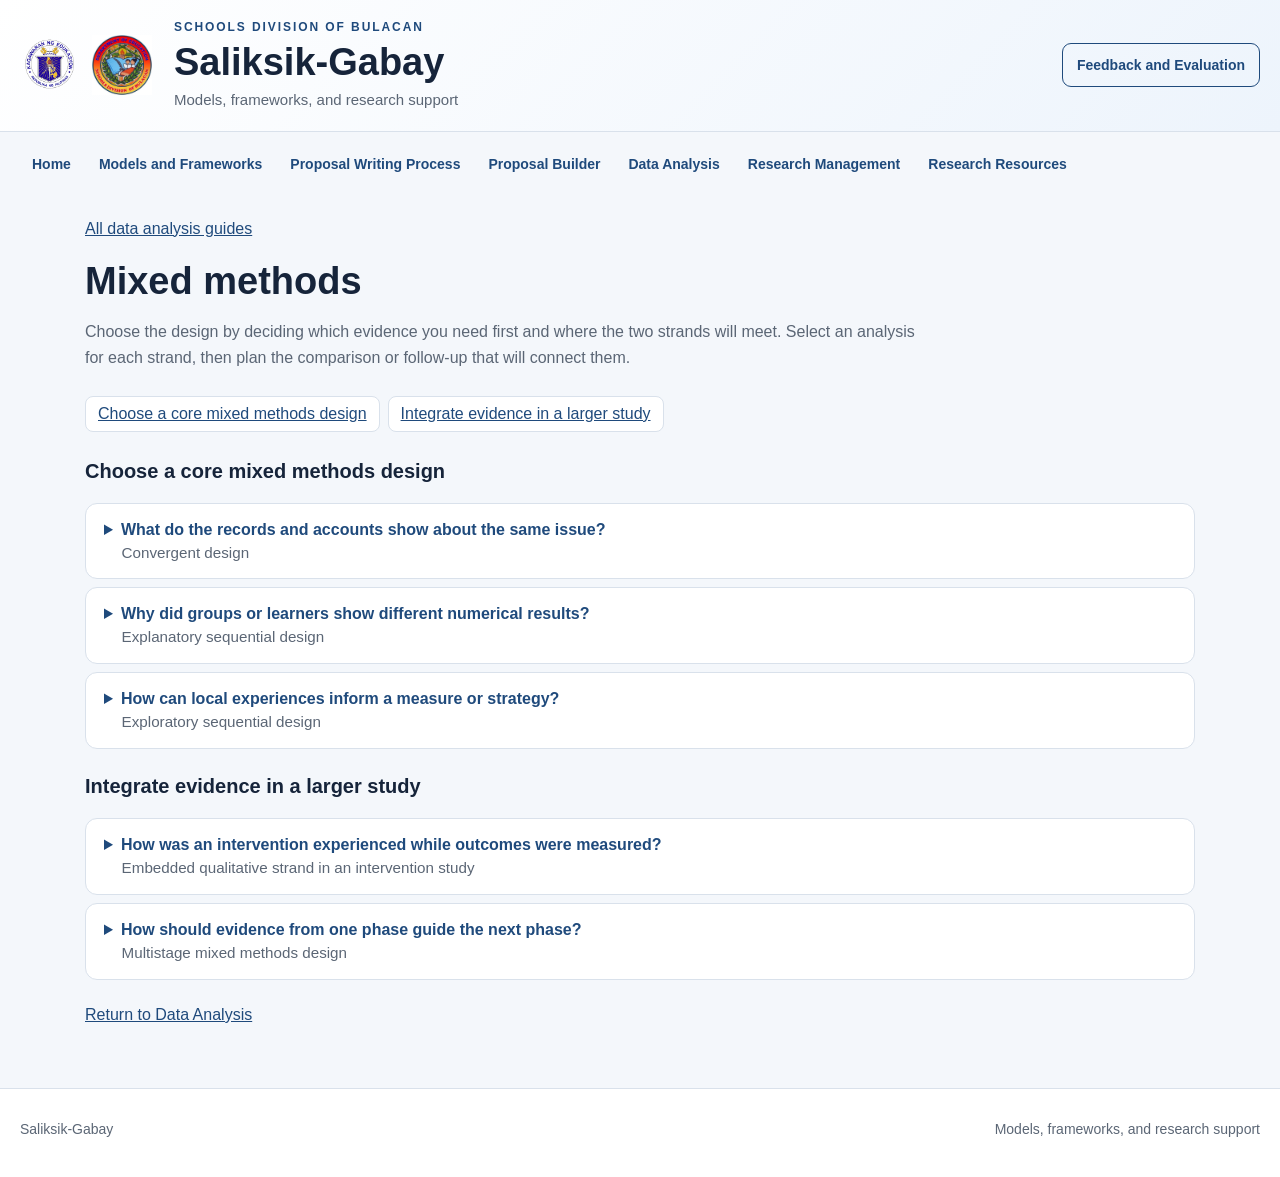
==== analysis-mixed.html @ e68cba45 "Add files via upload" ====
<!DOCTYPE html><html lang="en"><head><meta charset="utf-8"><meta name="viewport" content="width=device-width, initial-scale=1"><title>Mixed methods | Saliksik-Gabay</title><link rel="stylesheet" href="styles.css?v=compact88"><link rel="stylesheet" href="data-analysis.css"></head><body><a class="skip-link" href="#main">Skip to content</a><header class="topbar"><div class="container brand-row"><div class="brand-logos"><img src="assets/deped-seal.png" alt="Department of Education seal" class="seal"><img src="assets/sdo-bulacan-seal.png" alt="Schools Division of Bulacan seal" class="seal"></div><div class="brand-copy"><p class="eyebrow">Schools Division of Bulacan</p><h1>Saliksik-Gabay</h1><p class="subtext">Models, frameworks, and research support</p></div><a class="portal-feedback" href="https://forms.cloud.microsoft/r/pqEk4NJqM2" target="_blank" rel="noopener noreferrer">Feedback and Evaluation <span class="visually-hidden">(opens in a new tab)</span></a></div></header><nav class="portal-nav container" aria-label="Portal sections"><a href="index.html">Home</a><a href="teaching-models.html">Models and Frameworks</a><a href="proposal-process.html">Proposal Writing Process</a><a href="proposal-builder.html">Proposal Builder</a><a aria-current="location" href="data-analysis.html">Data Analysis</a><a href="research-management.html">Research Management</a><a href="research-resources.html">Research Resources</a></nav>
<main id="main" class="container reading-page analysis-page">
<a class="analysis-back" href="data-analysis.html">All data analysis guides</a><header class="page-intro"><h2>Mixed methods</h2><p>Choose the design by deciding which evidence you need first and where the two strands will meet. Select an analysis for each strand, then plan the comparison or follow-up that will connect them.</p></header><nav class="analysis-jumps" aria-label="Jump to a question group"><a href="#group-1">Choose a core mixed methods design</a><a href="#group-2">Integrate evidence in a larger study</a></nav><section class="method-group" id="group-1"><h3>Choose a core mixed methods design</h3><details class="method"><summary><span>What do the records and accounts show about the same issue?</span><small>Convergent design</small></summary><dl><dt>What to check</dt><dd>Gather both kinds of evidence in a similar period and analyse each separately. Choose a common unit, such as section or time period, before comparing results.</dd><dt>When to consider another approach</dt><dd>Choose explanatory sequential when you first need numerical results to decide whom to interview.</dd><dt>School example</dt><dd>Compare each section’s borrowing records with accounts of borrowing during the same term. Frequent loans alongside reports of poor access could reflect uneven access within a section.</dd><dt>What to report</dt><dd>Create a joint display with one row per section and columns for the numerical pattern, interview finding and combined interpretation. Explore disagreements.</dd></dl><p class="method-source"><a href="https://doi.org/10.1111/1475-6773.12117">Fetters, Curry &amp; Creswell (2013) • Achieving integration in mixed methods designs</a></p></details><details class="method"><summary><span>Why did groups or learners show different numerical results?</span><small>Explanatory sequential design</small></summary><dl><dt>What to check</dt><dd>Analyse numerical results first. Use a specific pattern to select follow-up participants or shape interview questions. Connect their accounts back to that pattern.</dd><dt>When to consider another approach</dt><dd>Choose convergent when both sources can be gathered together and neither depends on earlier results.</dd><dt>School example</dt><dd>After comparing reading gains, invite learners with varied gains to discuss their practice opportunities. Pair each group’s score pattern with its accounts.</dd><dt>What to report</dt><dd>Identify the original result, how it shaped the follow-up and what the accounts plausibly explain. Mark explanations that still need testing.</dd></dl><p class="method-source"><a href="https://doi.org/10.1111/1475-6773.12117">Fetters, Curry &amp; Creswell (2013) • Achieving integration in mixed methods designs</a></p></details><details class="method"><summary><span>How can local experiences inform a measure or strategy?</span><small>Exploratory sequential design</small></summary><dl><dt>What to check</dt><dd>Start with interviews or observations. Use the findings to develop items or procedures, then examine them quantitatively with a suitable sample.</dd><dt>When to consider another approach</dt><dd>If the school already has a suitable measure and needs to explain its results, consider explanatory sequential.</dd><dt>School example</dt><dd>Interview families about reading routines, turn recurring ideas into survey items, check how families understand them and pilot the survey in several sections.</dd><dt>What to report</dt><dd>Trace each local idea to an item or indicator, give the pilot findings and record which items need revision. A pilot alone does not establish validity.</dd></dl><p class="method-source"><a href="https://doi.org/10.1111/1475-6773.12117">Fetters, Curry &amp; Creswell (2013) • Achieving integration in mixed methods designs</a></p></details></section>
<section class="method-group" id="group-2"><h3>Integrate evidence in a larger study</h3><details class="method"><summary><span>How was an intervention experienced while outcomes were measured?</span><small>Embedded qualitative strand in an intervention study</small></summary><dl><dt>What to check</dt><dd>Plan when observations or interviews will inform the intervention study and how they will relate to outcome measures. Specify the main and supporting questions.</dd><dt>When to consider another approach</dt><dd>Use convergent when the two sources address the main question with similar priority.</dd><dt>School example</dt><dd>Alongside a tutoring evaluation, observe how tutors group learners. Compare delivery notes with each group’s attendance and outcome patterns.</dd><dt>What to report</dt><dd>Present outcomes alongside evidence about delivery and context. State which conclusions the evaluation design supports.</dd></dl><p class="method-source"><a href="https://doi.org/10.1111/1475-6773.12117">Fetters, Curry &amp; Creswell (2013) • Achieving integration in mixed methods designs</a></p></details><details class="method"><summary><span>How should evidence from one phase guide the next phase?</span><small>Multistage mixed methods design</small></summary><dl><dt>What to check</dt><dd>Map each linked phase and identify the decision it informs. Reserve time for analysis between phases and specify where evidence will be combined.</dd><dt>When to consider another approach</dt><dd>Use a single sequential design when one follow-up phase answers the question.</dd><dt>School example</dt><dd>Interview teachers about reading barriers, pilot a support routine and track participation, then interview tutors to explain which elements need revision.</dd><dt>What to report</dt><dd>Show the evidence, decision and resulting modification at each stage. Explain how the combined findings informed the final design.</dd></dl><p class="method-source"><a href="https://doi.org/10.1111/1475-6773.12117">Fetters, Curry &amp; Creswell (2013) • Achieving integration in mixed methods designs</a></p></details></section>
<p><a href="data-analysis.html">Return to Data Analysis</a></p>
</main>
<footer class="footer"><div class="container footer-inner"><p>Saliksik-Gabay</p><p>Models, frameworks, and research support</p></div></footer></body></html>
---- styles.css ----
:root {
  --bg: #f4f7fb;
  --card: #ffffff;
  --border: #d9e1eb;
  --text: #16243a;
  --muted: #5b6675;
  --accent: #1f4a7c;
  --accent-soft: #e7effa;
  --shadow: 0 12px 28px rgba(24, 48, 87, 0.08);
  --radius: 22px;
}

* { box-sizing: border-box; }

body {
  margin: 0;
  font-family: Arial, Helvetica, sans-serif;
  background: var(--bg);
  color: var(--text);
}

img { max-width: 100%; display: block; }

a { color: var(--accent); }

.visually-hidden {
  position: absolute;
  width: 1px;
  height: 1px;
  padding: 0;
  margin: -1px;
  overflow: hidden;
  clip-path: inset(50%);
  white-space: nowrap;
}

:focus-visible {
  outline: 2px solid var(--accent);
  outline-offset: 3px;
}

.topbar {
  background: linear-gradient(135deg, #ffffff 0%, #edf4fc 100%);
  border-bottom: 1px solid var(--border);
}

.container {
  width: min(1240px, calc(100% - 32px));
  margin: 0 auto;
}

.brand-row {
  display: flex;
  align-items: center;
  gap: 22px;
  padding: 20px 0;
}

.brand-logos {
  display: flex;
  gap: 12px;
  align-items: center;
  flex-shrink: 0;
}

.seal {
  width: 60px;
  height: 60px;
  object-fit: contain;
}

.eyebrow {
  margin: 0 0 8px;
  font-size: 12px;
  letter-spacing: 0.16em;
  text-transform: uppercase;
  color: var(--accent);
  font-weight: 700;
}

h1 {
  margin: 0;
  font-size: clamp(26px, 3vw, 38px);
  line-height: 1.08;
}

.subtext {
  margin: 6px 0 0;
  max-width: 820px;
  color: var(--muted);
  line-height: 1.45;
  font-size: 15px;
}

.portal-nav {
  display: flex;
  gap: 8px;
  padding-top: 10px;
}

.portal-nav a {
  display: inline-flex;
  align-items: center;
  min-height: 40px;
  padding: 6px 12px;
  border-radius: 8px;
  font-size: 14px;
  font-weight: 700;
  text-decoration: none;
}

.portal-nav a:hover,
.portal-nav [aria-current="page"] { background: var(--accent-soft); }

.main-grid {
  display: grid;
  grid-template-columns: minmax(240px, 290px) minmax(0, 1fr);
  align-items: start;
  gap: 24px;
  padding: 22px 0 40px;
}

.sidebar {
  display: flex;
  flex-direction: column;
  gap: 12px;
  position: sticky;
  top: 16px;
  max-height: calc(100vh - 32px);
  max-height: max(200px, calc(100dvh - 32px));
}

.browse-toggle,
.section-picker { display: none; }

.card {
  background: var(--card);
  border: 1px solid var(--border);
  border-radius: var(--radius);
  box-shadow: var(--shadow);
  padding: 22px;
}

.section-title {
  margin: 0;
  font-size: 18px;
}

#searchInput {
  width: 100%;
  flex: none;
  border: 1px solid var(--border);
  border-radius: 14px;
  padding: 10px 12px;
  font-size: 16px;
}

.summary,
.learning-area,
.figure-caption,
.empty-state {
  color: var(--muted);
  line-height: 1.55;
}

.sidebar-head {
  display: flex;
  align-items: center;
  justify-content: space-between;
  gap: 12px;
}

.pill,
.tag {
  display: inline-block;
  padding: 8px 12px;
  border-radius: 999px;
  background: var(--accent-soft);
  color: var(--accent);
  font-size: 12px;
  font-weight: 700;
}

.model-list {
  display: flex;
  flex-direction: column;
  gap: 8px;
  min-height: 0;
  overflow-y: auto;
  overscroll-behavior-y: contain;
  padding: 4px;
  scrollbar-gutter: stable;
}

.model-button {
  flex: none;
  width: 100%;
  text-align: left;
  border: 1px solid var(--border);
  background: #fff;
  border-radius: 12px;
  padding: 10px 12px;
  cursor: pointer;
}

.model-button:hover { border-color: #9eb2ca; }
.model-button.active { background: var(--accent); border-color: var(--accent); color: #fff; }
.model-button strong,
.model-button span { display: block; }
.model-button strong { font-size: 14px; line-height: 1.35; }
.model-button span { margin-top: 3px; font-size: 12px; line-height: 1.4; }

.content { display: flex; flex-direction: column; min-width: 0; }

.model-heading h2 {
  margin: 0;
  font-size: clamp(24px, 2.8vw, 36px);
  line-height: 1.14;
  scroll-margin-top: 16px;
}

.summary { margin: 8px 0 0; }
.learning-area { margin: 6px 0 0; font-size: 14px; }

.tag-list {
  display: flex;
  flex-wrap: wrap;
  gap: 6px;
  margin-top: 10px;
}

.tag { padding: 5px 9px; }

.section-navigation {
  margin-top: 18px;
  padding: 12px 0;
  border-block: 1px solid var(--border);
}

.tab-buttons {
  display: flex;
  flex-wrap: wrap;
  gap: 6px;
}

.tab-button {
  border: none;
  border-radius: 8px;
  background: #eef3f8;
  color: #334255;
  padding: 8px 11px;
  cursor: pointer;
  font-size: 13px;
}

.tab-button.active { background: var(--accent); color: #fff; }

.section-card h3 {
  margin: 18px 0 10px;
  font-size: 22px;
}

.section-paragraph { margin: 0; line-height: 1.65; }

.content-block + .content-block {
  margin-top: 18px;
}

.block-title {
  margin: 0 0 10px;
  font-size: 16px;
  color: #24344d;
}

.section-list,
.sequence-list,
.reference-list {
  margin: 0;
  padding-left: 22px;
}

.section-list li,
.sequence-list li,
.reference-list li {
  margin: 0 0 12px;
  line-height: 1.7;
}

.figure-frame {
  margin: 0;
  border: 1px solid var(--border);
  border-radius: 18px;
  overflow: hidden;
  background: #fff;
}

.figure-frame img {
  width: 100%;
  height: auto;
}

.figure-caption {
  padding: 12px 14px 14px;
  border-top: 1px solid var(--border);
  background: #fafcff;
  margin: 0;
  font-size: 14px;
}

.reference-list {
  list-style: none;
  padding-left: 0;
}

.reference-list li {
  padding-left: 1.25em;
  text-indent: -1.25em;
  overflow-wrap: anywhere;
}

.footer {
  border-top: 1px solid var(--border);
  background: #fff;
}

.footer-inner {
  display: flex;
  justify-content: space-between;
  gap: 12px;
  padding: 18px 0 26px;
  color: var(--muted);
  font-size: 14px;
}

@media (max-width: 860px) {
  .main-grid { grid-template-columns: minmax(0, 1fr); gap: 12px; padding-top: 12px; }
  .brand-row { gap: 12px; padding: 12px 0; }
  .brand-logos { gap: 5px; }
  .seal { width: 38px; height: 38px; }
  h1 { font-size: clamp(19px, 4.5vw, 26px); }
  .eyebrow { margin-bottom: 4px; font-size: 10px; letter-spacing: 0.09em; }
  .subtext { font-size: 12px; }

  .browse-toggle {
    display: flex;
    align-items: center;
    justify-content: space-between;
    gap: 10px;
    width: 100%;
    min-height: 44px;
    padding: 8px 12px;
    border: 1px solid var(--border);
    border-radius: 10px;
    background: var(--card);
    color: var(--accent);
    cursor: pointer;
    font-size: 15px;
    font-weight: 700;
    text-align: left;
  }

  .browse-toggle::after { content: "+"; font-size: 18px; }
  .browse-toggle[aria-expanded="true"]::after { content: "−"; }
  .browse-toggle[aria-expanded="false"] + .sidebar { display: none; }
  .sidebar { position: static; max-height: none; }
  .model-list { max-height: 35vh; max-height: 35dvh; }
  .card { padding: 14px; border-radius: 14px; }
  .model-heading h2 { font-size: clamp(22px, 5vw, 30px); }
  .model-context { order: 1; margin-top: 16px; padding-top: 8px; border-top: 1px solid var(--border); }
  .section-navigation { margin-top: 12px; padding: 9px 0; }
  .tab-buttons { display: none; }

  .section-picker {
    display: grid;
    grid-template-columns: auto minmax(0, 1fr);
    align-items: center;
    gap: 8px;
    color: var(--muted);
    font-size: 13px;
  }

  #sectionSelect {
    width: 100%;
    min-width: 0;
    min-height: 44px;
    padding: 6px 8px;
    border: 1px solid var(--border);
    border-radius: 8px;
    background: var(--card);
    color: var(--text);
    font-size: 16px;
  }
}

@media (max-width: 640px) {
  .subtext { display: none; }
  .container { width: min(1240px, calc(100% - 20px)); }
  .footer-inner { flex-direction: column; }
}

/* Shared portal navigation and reading pages */
.portal-nav {flex-wrap:wrap; padding-bottom:6px; gap:4px;}
.portal-nav a {min-height:44px;}
.portal-nav [aria-current="page"] {background:var(--accent); color:#fff;}
.skip-link {position:absolute;left:16px;top:-100px;z-index:20;background:white;padding:12px;}
.skip-link:focus {top:8px;}
.reading-page {max-width:1110px;padding:28px 0 48px;}
.home-hero {padding:clamp(24px,5vw,54px);border:1px solid var(--border);border-radius:var(--radius);background:linear-gradient(120deg,#e5effc,#fff);margin-bottom:32px;}
.home-hero h2 {font-size:clamp(29px,4vw,46px);line-height:1.12;max-width:800px;margin:12px 0 18px;letter-spacing:-.025em;}
.home-hero p:not(.eyebrow) {max-width:780px;font-size:17px;line-height:1.65;color:var(--muted);}
.portal-action {display:inline-flex;align-items:center;gap:14px;min-height:46px;border-radius:9px;background:var(--accent);color:white;text-decoration:none;padding:12px 18px;font-weight:bold;margin:10px 12px 0 0;}
.secondary-action {display:inline-block;padding:12px 0;font-weight:bold;}
.resource-grid {display:grid;grid-template-columns:repeat(2,minmax(0,1fr));gap:18px;margin:20px 0 28px;}
.resource-card {display:flex;flex-direction:column;padding:26px;background:white;border:1px solid var(--border);border-radius:16px;text-decoration:none;color:var(--text);transition:border-color .15s;}
.resource-card:hover {border-color:var(--accent);}
.resource-card h3 {font-size:23px;margin:12px 0 0;}
.resource-card p {color:var(--muted);line-height:1.6;}
.resource-kicker,.resource-link {font-weight:bold;color:var(--accent);font-size:14px;}
.resource-link {margin-top:auto;}
.page-intro {max-width:850px;margin-bottom:24px;}
.page-intro h2 {font-size:clamp(28px,4vw,38px);margin:10px 0;}
.page-intro p,.reading-block p,.reading-block li,.reading-note {line-height:1.65;}
.page-intro p {color:var(--muted);}
.reading-sections {display:grid;gap:16px;}
.reading-block {background:white;border:1px solid var(--border);border-radius:16px;padding:clamp(20px,3vw,32px);margin-bottom:18px;scroll-margin-top:20px;}
.reading-sections .reading-block {margin-bottom:0;}
.reading-block h3 {font-size:23px;margin:10px 0;}
.reading-block li+li {margin-top:10px;}
.reading-block ul,.reading-block ol {padding-left:24px;}
.reading-block p:last-child {margin-bottom:0;}
.stage-number {font-size:14px;font-weight:bold;letter-spacing:.12em;color:var(--accent);}
.stage-output {padding:12px 16px;background:var(--accent-soft);border-radius:8px;}
.page-jumps {display:flex;gap:8px;flex-wrap:wrap;margin:0 0 24px;}
.page-jumps a {padding:8px 12px;border:1px solid var(--border);border-radius:8px;text-decoration:none;font-size:14px;background:white;}
.reading-sections+section {margin-top:20px;}
.builder-label {font-size:13px;font-weight:bold;color:var(--accent);}
.guide-step-top {flex-wrap:wrap;}
.guide-tips ul {padding-bottom:14px;}
@media(max-width:600px){.resource-grid{grid-template-columns:1fr;}.brand-row{gap:12px;padding:14px 0;}.brand-logos{gap:6px;}.seal{width:38px;height:38px;}.brand-copy h1{font-size:27px;}.brand-copy .eyebrow{font-size:9px;letter-spacing:.08em;margin-bottom:5px;}.brand-copy .subtext{font-size:12px;}.portal-nav{gap:2px;}.portal-nav a{font-size:12px;padding:6px 8px;}.reading-page{padding-top:18px;}.home-hero{padding:22px;}.resource-card{padding:22px;}.page-jumps{display:none;}.reading-block h3{font-size:21px;}}

@media(max-width:360px){.brand-copy h1{font-size:23px;}.seal{width:32px;height:32px;}.home-hero h2{font-size:27px;}.home-hero p:not(.eyebrow){font-size:16px;}}

/* One shared feedback action across portal pages */
.portal-feedback {display:inline-flex;align-items:center;justify-content:center;gap:8px;margin-left:auto;padding:10px 14px;min-height:44px;border:1px solid var(--accent);border-radius:9px;font-size:14px;font-weight:700;text-decoration:none;flex-shrink:0;}
.portal-feedback:hover {background:var(--accent-soft);}
@media(max-width:700px){.brand-row{flex-wrap:wrap;}.portal-feedback{margin:0 0 0 auto;font-size:12px;padding:8px 12px;}.brand-copy{flex:1;min-width:0;}}
@media(max-width:700px){.brand-row{display:grid;grid-template-columns:auto minmax(0,1fr);gap:10px 12px;}.portal-feedback{grid-column:1 / -1;justify-self:end;margin:0;}.brand-copy{min-width:0;}}

/* Catalogue category filter */
.filter-label{display:block;font-weight:700;margin:12px 0 6px}
#categoryFilter{width:100%;min-height:44px;padding:10px;border:1px solid #cbd8e9;border-radius:12px;background:white;color:#17243b;font:inherit;margin-bottom:12px}
.sidebar-head{flex-wrap:wrap}
.reference-list{overflow-wrap:anywhere}

.filter-help{font-size:.85rem;line-height:1.5;color:#46566a;margin:10px 0}.resource-card .pill{display:inline-block}.resource-card h3{overflow-wrap:anywhere}#clearFilters{margin:0 0 12px;cursor:pointer}

/* Compact catalogue controls leave room for browsing. */
#modelBrowser {height:calc(100vh - 32px);height:calc(100dvh - 32px);padding:16px;gap:8px;}
#modelBrowser > :not(.model-list) {flex-shrink:0;}
#modelBrowser .sidebar-head {flex-wrap:nowrap;gap:8px;}
#modelBrowser .section-title {font-size:16px;line-height:1.3;}
#modelCount {white-space:nowrap;padding:6px 9px;font-size:11px;}
#modelBrowser .filter-toolbar {display:flex;align-items:center;justify-content:space-between;gap:8px;}
#modelBrowser .filter-label {margin:0;font-size:14px;}
#modelBrowser #clearFilters {width:auto;min-height:36px;margin:0;padding:6px 8px;border:0;border-radius:6px;background:transparent;color:var(--accent);font:inherit;font-size:13px;font-weight:700;cursor:pointer;}
#modelBrowser #clearFilters:hover:not(:disabled) {background:var(--accent-soft);}
#modelBrowser #clearFilters:disabled {visibility:hidden;}
#modelBrowser #categoryFilter {margin:0;min-height:44px;padding:8px 10px;font-size:16px;}
#modelBrowser #searchInput {min-height:44px;padding:8px 10px;border-radius:10px;}
#modelBrowser .model-list {flex:1 1 auto;min-height:160px;max-height:none;padding:2px;}
@media(max-width:860px){
  #modelBrowser {height:auto;max-height:none;padding:14px;}
  #modelBrowser .model-list {flex:none;height:55vh;height:55dvh;min-height:280px;max-height:560px;}
  #modelBrowser #clearFilters {min-height:44px;}
}
@media(min-width:861px) and (max-height:540px){
  #modelBrowser {position:static;height:auto;max-height:none;}
  #modelBrowser .model-list {flex:none;height:320px;}
}
---- data-analysis.css ----
.analysis-tracks { display:grid; grid-template-columns:repeat(auto-fit,minmax(min(100%,245px),1fr)); gap:16px; margin:18px 0 28px; }
.analysis-tracks h3 { margin:0; color:var(--accent); }
.analysis-tracks p { margin-bottom:0; }
.analysis-back { display:inline-block; margin-bottom:12px; }
.analysis-page a:focus-visible,.method summary:focus-visible { outline:3px solid var(--accent); outline-offset:3px; }
.analysis-jumps { display:flex; flex-wrap:wrap; gap:8px; margin:18px 0 28px; }
.analysis-jumps a { padding:8px 12px; border:1px solid var(--border); background:white; color:var(--accent); border-radius:8px; }
.analysis-note { max-width:80ch; line-height:1.6; }
.method-group { scroll-margin-top:12px; margin:26px 0; }
.method-group h3 { font-size:1.25rem; }
.method { background:white; border:1px solid var(--border); border-radius:12px; margin:8px 0; }
.method summary { cursor:pointer; color:var(--accent); padding:14px 18px; line-height:1.5; font-weight:bold; }
.method summary small { display:block; margin-left:1.1rem; color:var(--muted); font-size:.95rem; font-weight:normal; }
.method[open] summary { border-bottom:1px solid var(--border); }
.method dl,.method-source { margin:16px 22px; max-width:78ch; line-height:1.6; }
.method dt { font-weight:bold; margin-top:12px; }
.method dd { margin:2px 0 0; }
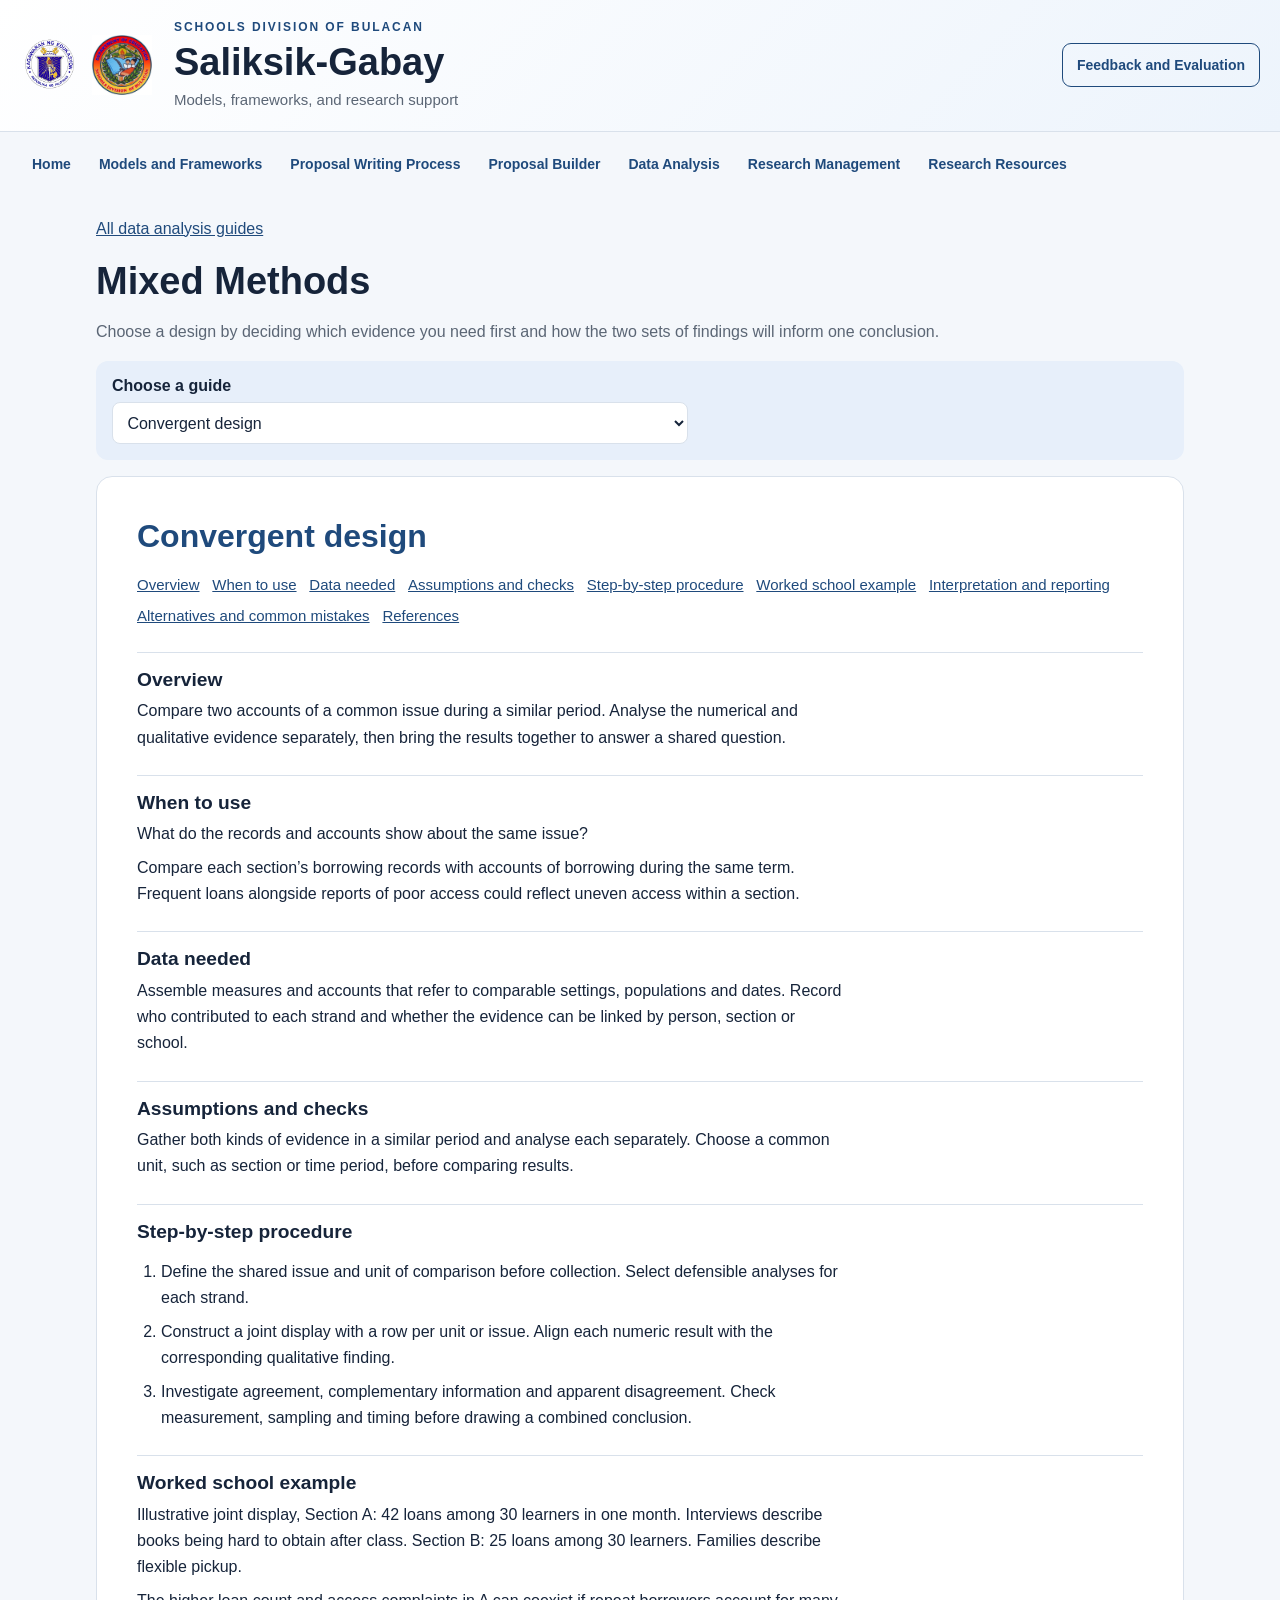
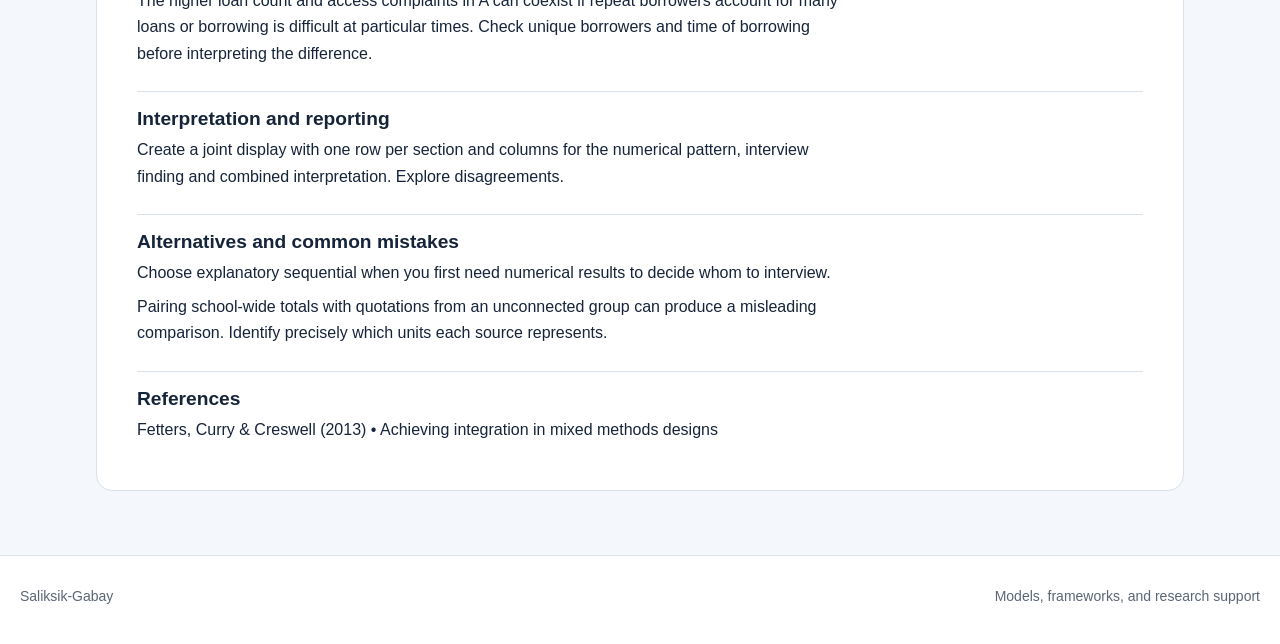
==== commit 77f01a28: "Add files via upload" ====
--- a/analysis-mixed.html
+++ b/analysis-mixed.html
@@ -1,7 +1,3 @@
-<!DOCTYPE html><html lang="en"><head><meta charset="utf-8"><meta name="viewport" content="width=device-width, initial-scale=1"><title>Mixed methods | Saliksik-Gabay</title><link rel="stylesheet" href="styles.css?v=compact88"><link rel="stylesheet" href="data-analysis.css"></head><body><a class="skip-link" href="#main">Skip to content</a><header class="topbar"><div class="container brand-row"><div class="brand-logos"><img src="assets/deped-seal.png" alt="Department of Education seal" class="seal"><img src="assets/sdo-bulacan-seal.png" alt="Schools Division of Bulacan seal" class="seal"></div><div class="brand-copy"><p class="eyebrow">Schools Division of Bulacan</p><h1>Saliksik-Gabay</h1><p class="subtext">Models, frameworks, and research support</p></div><a class="portal-feedback" href="https://forms.cloud.microsoft/r/pqEk4NJqM2" target="_blank" rel="noopener noreferrer">Feedback and Evaluation <span class="visually-hidden">(opens in a new tab)</span></a></div></header><nav class="portal-nav container" aria-label="Portal sections"><a href="index.html">Home</a><a href="teaching-models.html">Models and Frameworks</a><a href="proposal-process.html">Proposal Writing Process</a><a href="proposal-builder.html">Proposal Builder</a><a aria-current="location" href="data-analysis.html">Data Analysis</a><a href="research-management.html">Research Management</a><a href="research-resources.html">Research Resources</a></nav>
-<main id="main" class="container reading-page analysis-page">
-<a class="analysis-back" href="data-analysis.html">All data analysis guides</a><header class="page-intro"><h2>Mixed methods</h2><p>Choose the design by deciding which evidence you need first and where the two strands will meet. Select an analysis for each strand, then plan the comparison or follow-up that will connect them.</p></header><nav class="analysis-jumps" aria-label="Jump to a question group"><a href="#group-1">Choose a core mixed methods design</a><a href="#group-2">Integrate evidence in a larger study</a></nav><section class="method-group" id="group-1"><h3>Choose a core mixed methods design</h3><details class="method"><summary><span>What do the records and accounts show about the same issue?</span><small>Convergent design</small></summary><dl><dt>What to check</dt><dd>Gather both kinds of evidence in a similar period and analyse each separately. Choose a common unit, such as section or time period, before comparing results.</dd><dt>When to consider another approach</dt><dd>Choose explanatory sequential when you first need numerical results to decide whom to interview.</dd><dt>School example</dt><dd>Compare each section’s borrowing records with accounts of borrowing during the same term. Frequent loans alongside reports of poor access could reflect uneven access within a section.</dd><dt>What to report</dt><dd>Create a joint display with one row per section and columns for the numerical pattern, interview finding and combined interpretation. Explore disagreements.</dd></dl><p class="method-source"><a href="https://doi.org/10.1111/1475-6773.12117">Fetters, Curry &amp; Creswell (2013) • Achieving integration in mixed methods designs</a></p></details><details class="method"><summary><span>Why did groups or learners show different numerical results?</span><small>Explanatory sequential design</small></summary><dl><dt>What to check</dt><dd>Analyse numerical results first. Use a specific pattern to select follow-up participants or shape interview questions. Connect their accounts back to that pattern.</dd><dt>When to consider another approach</dt><dd>Choose convergent when both sources can be gathered together and neither depends on earlier results.</dd><dt>School example</dt><dd>After comparing reading gains, invite learners with varied gains to discuss their practice opportunities. Pair each group’s score pattern with its accounts.</dd><dt>What to report</dt><dd>Identify the original result, how it shaped the follow-up and what the accounts plausibly explain. Mark explanations that still need testing.</dd></dl><p class="method-source"><a href="https://doi.org/10.1111/1475-6773.12117">Fetters, Curry &amp; Creswell (2013) • Achieving integration in mixed methods designs</a></p></details><details class="method"><summary><span>How can local experiences inform a measure or strategy?</span><small>Exploratory sequential design</small></summary><dl><dt>What to check</dt><dd>Start with interviews or observations. Use the findings to develop items or procedures, then examine them quantitatively with a suitable sample.</dd><dt>When to consider another approach</dt><dd>If the school already has a suitable measure and needs to explain its results, consider explanatory sequential.</dd><dt>School example</dt><dd>Interview families about reading routines, turn recurring ideas into survey items, check how families understand them and pilot the survey in several sections.</dd><dt>What to report</dt><dd>Trace each local idea to an item or indicator, give the pilot findings and record which items need revision. A pilot alone does not establish validity.</dd></dl><p class="method-source"><a href="https://doi.org/10.1111/1475-6773.12117">Fetters, Curry &amp; Creswell (2013) • Achieving integration in mixed methods designs</a></p></details></section>
-<section class="method-group" id="group-2"><h3>Integrate evidence in a larger study</h3><details class="method"><summary><span>How was an intervention experienced while outcomes were measured?</span><small>Embedded qualitative strand in an intervention study</small></summary><dl><dt>What to check</dt><dd>Plan when observations or interviews will inform the intervention study and how they will relate to outcome measures. Specify the main and supporting questions.</dd><dt>When to consider another approach</dt><dd>Use convergent when the two sources address the main question with similar priority.</dd><dt>School example</dt><dd>Alongside a tutoring evaluation, observe how tutors group learners. Compare delivery notes with each group’s attendance and outcome patterns.</dd><dt>What to report</dt><dd>Present outcomes alongside evidence about delivery and context. State which conclusions the evaluation design supports.</dd></dl><p class="method-source"><a href="https://doi.org/10.1111/1475-6773.12117">Fetters, Curry &amp; Creswell (2013) • Achieving integration in mixed methods designs</a></p></details><details class="method"><summary><span>How should evidence from one phase guide the next phase?</span><small>Multistage mixed methods design</small></summary><dl><dt>What to check</dt><dd>Map each linked phase and identify the decision it informs. Reserve time for analysis between phases and specify where evidence will be combined.</dd><dt>When to consider another approach</dt><dd>Use a single sequential design when one follow-up phase answers the question.</dd><dt>School example</dt><dd>Interview teachers about reading barriers, pilot a support routine and track participation, then interview tutors to explain which elements need revision.</dd><dt>What to report</dt><dd>Show the evidence, decision and resulting modification at each stage. Explain how the combined findings informed the final design.</dd></dl><p class="method-source"><a href="https://doi.org/10.1111/1475-6773.12117">Fetters, Curry &amp; Creswell (2013) • Achieving integration in mixed methods designs</a></p></details></section>
-<p><a href="data-analysis.html">Return to Data Analysis</a></p>
-</main>
+<!DOCTYPE html><html lang="en"><head><meta charset="utf-8"><meta name="viewport" content="width=device-width, initial-scale=1"><title>Mixed Methods | Saliksik-Gabay</title><link rel="stylesheet" href="styles.css?v=compact88"><link rel="stylesheet" href="data-analysis.css"><script src="analysis-reader.js" defer></script></head><body><a class="skip-link" href="#main">Skip to content</a><header class="topbar"><div class="container brand-row"><div class="brand-logos"><img src="assets/deped-seal.png" alt="Department of Education seal" class="seal"><img src="assets/sdo-bulacan-seal.png" alt="Schools Division of Bulacan seal" class="seal"></div><div class="brand-copy"><p class="eyebrow">Schools Division of Bulacan</p><h1>Saliksik-Gabay</h1><p class="subtext">Models, frameworks, and research support</p></div><a class="portal-feedback" href="https://forms.cloud.microsoft/r/pqEk4NJqM2" target="_blank" rel="noopener noreferrer">Feedback and Evaluation <span class="visually-hidden">(opens in a new tab)</span></a></div></header><nav class="portal-nav container" aria-label="Portal sections"><a href="index.html">Home</a><a href="teaching-models.html">Models and Frameworks</a><a href="proposal-process.html">Proposal Writing Process</a><a href="proposal-builder.html">Proposal Builder</a><a aria-current="location" href="data-analysis.html">Data Analysis</a><a href="research-management.html">Research Management</a><a href="research-resources.html">Research Resources</a></nav>
+<main class="container reading-page analysis-page guide-reader" id="main" data-guide-reader><a class="analysis-back" href="data-analysis.html">All data analysis guides</a><header class="page-intro"><h2>Mixed Methods</h2><p>Choose a design by deciding which evidence you need first and how the two sets of findings will inform one conclusion.</p></header><div id="guide-controls" class="reader-controls" hidden><label for="guide-choice">Choose a guide</label><select id="guide-choice"><option value="guide-1">Convergent design</option><option value="guide-2">Explanatory sequential design</option><option value="guide-3">Exploratory sequential design</option><option value="guide-4">Embedded qualitative strand in an intervention study</option><option value="guide-5">Multistage mixed methods design</option></select></div><nav id="guide-index" class="guide-index" aria-label="Choose a guide"><ul><li><a href="#guide-1">Convergent design</a></li><li><a href="#guide-2">Explanatory sequential design</a></li><li><a href="#guide-3">Exploratory sequential design</a></li><li><a href="#guide-4">Embedded qualitative strand in an intervention study</a></li><li><a href="#guide-5">Multistage mixed methods design</a></li></ul></nav><article class="guide-paper" id="guide-1"><h3 tabindex="-1">Convergent design</h3><nav class="reader-contents" aria-label="Sections of Convergent design"><a href="#guide-1-part-1">Overview</a><a href="#guide-1-part-2">When to use</a><a href="#guide-1-part-3">Data needed</a><a href="#guide-1-part-4">Assumptions and checks</a><a href="#guide-1-part-5">Step-by-step procedure</a><a href="#guide-1-part-6">Worked school example</a><a href="#guide-1-part-7">Interpretation and reporting</a><a href="#guide-1-part-8">Alternatives and common mistakes</a><a href="#guide-1-part-9">References</a></nav><section id="guide-1-part-1"><h4>Overview</h4><p>Compare two accounts of a common issue during a similar period. Analyse the numerical and qualitative evidence separately, then bring the results together to answer a shared question.</p></section><section id="guide-1-part-2"><h4>When to use</h4><p>What do the records and accounts show about the same issue?</p><p>Compare each section’s borrowing records with accounts of borrowing during the same term. Frequent loans alongside reports of poor access could reflect uneven access within a section.</p></section><section id="guide-1-part-3"><h4>Data needed</h4><p>Assemble measures and accounts that refer to comparable settings, populations and dates. Record who contributed to each strand and whether the evidence can be linked by person, section or school.</p></section><section id="guide-1-part-4"><h4>Assumptions and checks</h4><p>Gather both kinds of evidence in a similar period and analyse each separately. Choose a common unit, such as section or time period, before comparing results.</p></section><section id="guide-1-part-5"><h4>Step-by-step procedure</h4><ol><li>Define the shared issue and unit of comparison before collection. Select defensible analyses for each strand.</li><li>Construct a joint display with a row per unit or issue. Align each numeric result with the corresponding qualitative finding.</li><li>Investigate agreement, complementary information and apparent disagreement. Check measurement, sampling and timing before drawing a combined conclusion.</li></ol></section><section id="guide-1-part-6"><h4>Worked school example</h4><p>Illustrative joint display, Section A: 42 loans among 30 learners in one month. Interviews describe books being hard to obtain after class. Section B: 25 loans among 30 learners. Families describe flexible pickup.</p><p>The higher loan count and access complaints in A can coexist if repeat borrowers account for many loans or borrowing is difficult at particular times. Check unique borrowers and time of borrowing before interpreting the difference.</p></section><section id="guide-1-part-7"><h4>Interpretation and reporting</h4><p>Create a joint display with one row per section and columns for the numerical pattern, interview finding and combined interpretation. Explore disagreements.</p></section><section id="guide-1-part-8"><h4>Alternatives and common mistakes</h4><p>Choose explanatory sequential when you first need numerical results to decide whom to interview.</p><p>Pairing school-wide totals with quotations from an unconnected group can produce a misleading comparison. Identify precisely which units each source represents.</p></section><section id="guide-1-part-9"><h4>References</h4><p>Fetters, Curry &amp; Creswell (2013) • Achieving integration in mixed methods designs</p></section></article><article class="guide-paper" id="guide-2"><h3 tabindex="-1">Explanatory sequential design</h3><nav class="reader-contents" aria-label="Sections of Explanatory sequential design"><a href="#guide-2-part-1">Overview</a><a href="#guide-2-part-2">When to use</a><a href="#guide-2-part-3">Data needed</a><a href="#guide-2-part-4">Assumptions and checks</a><a href="#guide-2-part-5">Step-by-step procedure</a><a href="#guide-2-part-6">Worked school example</a><a href="#guide-2-part-7">Interpretation and reporting</a><a href="#guide-2-part-8">Alternatives and common mistakes</a><a href="#guide-2-part-9">References</a></nav><section id="guide-2-part-1"><h4>Overview</h4><p>Use a quantitative first phase to identify a pattern that warrants explanation. Design the qualitative follow-up around that result.</p></section><section id="guide-2-part-2"><h4>When to use</h4><p>Why did groups or learners show different numerical results?</p><p>After comparing reading gains, invite learners with varied gains to discuss their practice opportunities. Pair each group’s score pattern with its accounts.</p></section><section id="guide-2-part-3"><h4>Data needed</h4><p>Collect a quantitative outcome with enough context to interpret it. Plan how to select participants or settings for follow-up and how to keep the two phases connected.</p></section><section id="guide-2-part-4"><h4>Assumptions and checks</h4><p>Analyse numerical results first. Use a specific pattern to select follow-up participants or shape interview questions. Connect their accounts back to that pattern.</p></section><section id="guide-2-part-5"><h4>Step-by-step procedure</h4><ol><li>Inspect the scores and identify a pattern to investigate, including possible measurement issues. Select cases that represent contrasting or unexpected results.</li><li>Use the results to build interview questions. Analyse accounts within and across the selected cases.</li><li>Compare proposed explanations with the initial pattern. State what is supported by the two strands and what requires further evidence.</li></ol></section><section id="guide-2-part-6"><h4>Worked school example</h4><p>Illustrative result: two tutorial groups had the same starting median and different median gains. Select learners with small and large gains within each group, then ask about actual practice time and feedback.</p><p>If missed practice was common among some low-gain learners but several high-gain learners also missed sessions, practice time offers a partial explanation. Examine what differed for those exceptions.</p></section><section id="guide-2-part-7"><h4>Interpretation and reporting</h4><p>Identify the original result, how it shaped the follow-up and what the accounts plausibly explain. Mark explanations that still need testing.</p></section><section id="guide-2-part-8"><h4>Alternatives and common mistakes</h4><p>Choose convergent when both sources can be gathered together and neither depends on earlier results.</p><p>Interviewing only high scorers leaves the lower end of the pattern unexplored. A follow-up account can suggest a mechanism without proving that it caused a score change.</p></section><section id="guide-2-part-9"><h4>References</h4><p>Fetters, Curry &amp; Creswell (2013) • Achieving integration in mixed methods designs</p></section></article><article class="guide-paper" id="guide-3"><h3 tabindex="-1">Exploratory sequential design</h3><nav class="reader-contents" aria-label="Sections of Exploratory sequential design"><a href="#guide-3-part-1">Overview</a><a href="#guide-3-part-2">When to use</a><a href="#guide-3-part-3">Data needed</a><a href="#guide-3-part-4">Assumptions and checks</a><a href="#guide-3-part-5">Step-by-step procedure</a><a href="#guide-3-part-6">Worked school example</a><a href="#guide-3-part-7">Interpretation and reporting</a><a href="#guide-3-part-8">Alternatives and common mistakes</a><a href="#guide-3-part-9">References</a></nav><section id="guide-3-part-1"><h4>Overview</h4><p>Start with qualitative exploration when existing concepts or measures do not adequately capture the setting. Build a tool or strategy from the findings, then examine its use quantitatively.</p></section><section id="guide-3-part-2"><h4>When to use</h4><p>How can local experiences inform a measure or strategy?</p><p>Interview families about reading routines, turn recurring ideas into survey items, check how families understand them and pilot the survey in several sections.</p></section><section id="guide-3-part-3"><h4>Data needed</h4><p>Collect rich local accounts, preserve the concepts behind proposed items and plan a suitable pilot sample. Specify which property of the tool or strategy the numerical phase will examine.</p></section><section id="guide-3-part-4"><h4>Assumptions and checks</h4><p>Start with interviews or observations. Use the findings to develop items or procedures, then examine them quantitatively with a suitable sample.</p></section><section id="guide-3-part-5"><h4>Step-by-step procedure</h4><ol><li>Analyse interviews to identify relevant concepts and local language. Write a traceable rationale linking each item or procedure to an insight.</li><li>Review candidate items with knowledgeable readers. Try them with intended respondents to check interpretation and revise unclear wording.</li><li>Pilot the revised tool and analyse responses, missingness and variation. Bring results back to the original construct and document decisions.</li></ol></section><section id="guide-3-part-6"><h4>Worked school example</h4><p>Illustrative parent statement: “She reads while I cook, then tells the story when I’m free.” This suggests asynchronous family support. Draft item: “In the past seven days, on how many days did your child tell someone at home about a story they had read?”</p><p>If many mark the item blank because they associate reading with printed books alone, return to interview meanings and clarify whether digital stories count. The decision links local meaning to pilot performance.</p></section><section id="guide-3-part-7"><h4>Interpretation and reporting</h4><p>Trace each local idea to an item or indicator, give the pilot findings and record which items need revision. A pilot alone does not establish validity.</p></section><section id="guide-3-part-8"><h4>Alternatives and common mistakes</h4><p>If the school already has a suitable measure and needs to explain its results, consider explanatory sequential.</p><p>A high response rate alone does not establish measurement quality. State which aspects of interpretation, reliability or validity still need examination.</p></section><section id="guide-3-part-9"><h4>References</h4><p>Fetters, Curry &amp; Creswell (2013) • Achieving integration in mixed methods designs</p></section></article><article class="guide-paper" id="guide-4"><h3 tabindex="-1">Embedded qualitative strand in an intervention study</h3><nav class="reader-contents" aria-label="Sections of Embedded qualitative strand in an intervention study"><a href="#guide-4-part-1">Overview</a><a href="#guide-4-part-2">When to use</a><a href="#guide-4-part-3">Data needed</a><a href="#guide-4-part-4">Assumptions and checks</a><a href="#guide-4-part-5">Step-by-step procedure</a><a href="#guide-4-part-6">Worked school example</a><a href="#guide-4-part-7">Interpretation and reporting</a><a href="#guide-4-part-8">Alternatives and common mistakes</a><a href="#guide-4-part-9">References</a></nav><section id="guide-4-part-1"><h4>Overview</h4><p>Include a supporting strand inside a larger intervention or evaluation design to understand how delivery, participation or context may shape the observed outcome.</p></section><section id="guide-4-part-2"><h4>When to use</h4><p>How was an intervention experienced while outcomes were measured?</p><p>Alongside a tutoring evaluation, observe how tutors group learners. Compare delivery notes with each group’s attendance and outcome patterns.</p></section><section id="guide-4-part-3"><h4>Data needed</h4><p>Collect the main outcome and meaningful implementation evidence such as observation notes, accounts of participation and a record of when sessions occurred. Link by group or period where possible.</p></section><section id="guide-4-part-4"><h4>Assumptions and checks</h4><p>Plan when observations or interviews will inform the intervention study and how they will relate to outcome measures. Specify the main and supporting questions.</p></section><section id="guide-4-part-5"><h4>Step-by-step procedure</h4><ol><li>State the main evaluation question and the supporting process question. Plan observations across varied sessions, including less successful ones.</li><li>Analyse outcome data according to the evaluation design. Code process data for relevant features of delivery and unexpected events.</li><li>Link delivery evidence to the corresponding group or period. Interpret possible contextual influences and alternative explanations.</li></ol></section><section id="guide-4-part-6"><h4>Worked school example</h4><p>Illustrative result: Groups A and B show similar average improvement. Observations record regular peer feedback in A and extra teacher-led sessions in B. The combined evidence suggests that similar outcomes occurred under different delivery conditions.</p><p>Report the difference in implementation and check attendance and baseline scores. The data cannot by themselves establish that either teaching practice produced the gains.</p></section><section id="guide-4-part-7"><h4>Interpretation and reporting</h4><p>Present outcomes alongside evidence about delivery and context. State which conclusions the evaluation design supports.</p></section><section id="guide-4-part-8"><h4>Alternatives and common mistakes</h4><p>Use convergent when the two sources address the main question with similar priority.</p><p>A positive quotation after the intervention gives little evidence about implementation across sessions. Choose an observation or interview schedule tied to the supporting question.</p></section><section id="guide-4-part-9"><h4>References</h4><p>Fetters, Curry &amp; Creswell (2013) • Achieving integration in mixed methods designs</p></section></article><article class="guide-paper" id="guide-5"><h3 tabindex="-1">Multistage mixed methods design</h3><nav class="reader-contents" aria-label="Sections of Multistage mixed methods design"><a href="#guide-5-part-1">Overview</a><a href="#guide-5-part-2">When to use</a><a href="#guide-5-part-3">Data needed</a><a href="#guide-5-part-4">Assumptions and checks</a><a href="#guide-5-part-5">Step-by-step procedure</a><a href="#guide-5-part-6">Worked school example</a><a href="#guide-5-part-7">Interpretation and reporting</a><a href="#guide-5-part-8">Alternatives and common mistakes</a><a href="#guide-5-part-9">References</a></nav><section id="guide-5-part-1"><h4>Overview</h4><p>Use a multistage design for a programme of linked investigations where decisions in later phases depend on combined evidence from earlier phases.</p></section><section id="guide-5-part-2"><h4>When to use</h4><p>How should evidence from one phase guide the next phase?</p><p>Interview teachers about reading barriers, pilot a support routine and track participation, then interview tutors to explain which elements need revision.</p></section><section id="guide-5-part-3"><h4>Data needed</h4><p>Plan for several phases, consistent definitions across them, and documentation of changes to participants, tools or delivery. Identify who can use each phase’s findings to make a decision.</p></section><section id="guide-5-part-4"><h4>Assumptions and checks</h4><p>Map each linked phase and identify the decision it informs. Reserve time for analysis between phases and specify where evidence will be combined.</p></section><section id="guide-5-part-5"><h4>Step-by-step procedure</h4><ol><li>Map each phase to an explicit decision. Show where qualitative and quantitative strands connect and where earlier evidence gets revisited.</li><li>Analyse and integrate findings at each planned point. Keep a record of what changed in the programme or instrument and why.</li><li>Draw a final interpretation spanning the stages. Note when changes in delivery or participants limit direct comparisons.</li></ol></section><section id="guide-5-part-6"><h4>Worked school example</h4><p>Illustrative sequence: Family interviews identify pickup times as a barrier. A pilot offers two pickup windows and counts unique borrowers. More families use the later time, but follow-up interviews show that transport remains a barrier for some.</p><p>Maintain the second window and test a classroom collection option in the next cycle. Record which evidence supported each change and what would indicate improvement in reach.</p></section><section id="guide-5-part-7"><h4>Interpretation and reporting</h4><p>Show the evidence, decision and resulting modification at each stage. Explain how the combined findings informed the final design.</p></section><section id="guide-5-part-8"><h4>Alternatives and common mistakes</h4><p>Use a single sequential design when one follow-up phase answers the question.</p><p>Several unrelated activities do not constitute a multistage design. Make the decision and evidence linking every pair of phases explicit.</p></section><section id="guide-5-part-9"><h4>References</h4><p>Fetters, Curry &amp; Creswell (2013) • Achieving integration in mixed methods designs</p></section></article></main>
 <footer class="footer"><div class="container footer-inner"><p>Saliksik-Gabay</p><p>Models, frameworks, and research support</p></div></footer></body></html>
--- a/data-analysis.css
+++ b/data-analysis.css
@@ -15,3 +15,19 @@
 .method dl,.method-source { margin:16px 22px; max-width:78ch; line-height:1.6; }
 .method dt { font-weight:bold; margin-top:12px; }
 .method dd { margin:2px 0 0; }
+
+.guide-reader { max-width:68rem; }
+.guide-reader .page-intro { margin-bottom:1rem; }
+.guide-reader [hidden] { display:none; }
+.reader-controls,.guide-index { margin:1rem 0; padding:1rem; background:var(--accent-soft); border-radius:.75rem; }
+.reader-controls label { display:block; font-weight:bold; margin-bottom:.45rem; }
+.reader-controls select { max-width:100%; width:36rem; font:inherit; padding:.65rem; color:var(--text); background:white; border:1px solid var(--border); border-radius:.5rem; }
+.guide-paper { background:white; padding:clamp(1rem,4vw,2.5rem); border:1px solid var(--border); border-radius:1rem; margin:1rem 0; }
+.guide-paper h3 { color:var(--accent); font-size:clamp(1.4rem,3vw,2rem); line-height:1.2; margin:0 0 .8rem; }
+.guide-paper h4 { font-size:1.2rem; margin:0 0 .45rem; }
+.guide-paper section { border-top:1px solid var(--border); padding-top:1rem; margin-top:1.5rem; scroll-margin-top:1rem; }
+.guide-paper p,.guide-paper li { max-width:80ch; line-height:1.65; margin:.45rem 0; }
+.guide-paper ol,.guide-paper ul { padding-left:1.5rem; }
+.reader-contents { display:flex; gap:.4rem .8rem; flex-wrap:wrap; margin-top:1rem; }
+.reader-contents a { font-size:.9375rem; padding:.25rem 0; }
+@media print { .reader-controls,.reader-contents,.analysis-back,.portal-nav,.portal-feedback { display:none; } .guide-paper { border:0; } }
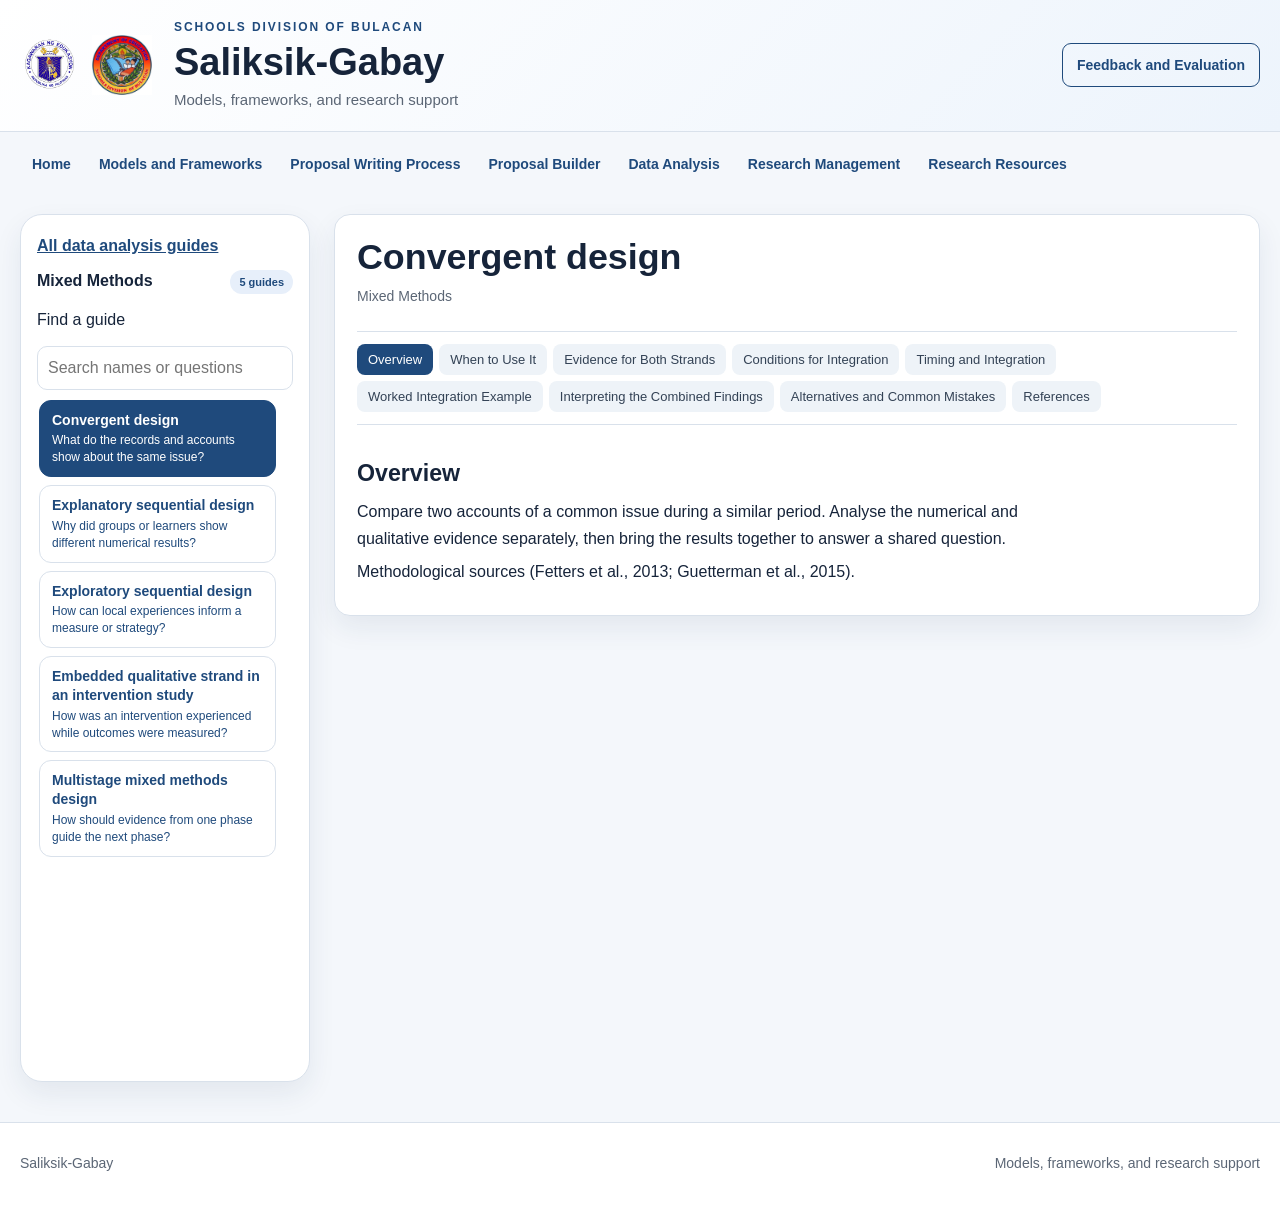
==== commit c46570e9: "Add files via upload" ====
--- a/analysis-mixed.html
+++ b/analysis-mixed.html
@@ -1,3 +1,6 @@
 <!DOCTYPE html><html lang="en"><head><meta charset="utf-8"><meta name="viewport" content="width=device-width, initial-scale=1"><title>Mixed Methods | Saliksik-Gabay</title><link rel="stylesheet" href="styles.css?v=compact88"><link rel="stylesheet" href="data-analysis.css"><script src="analysis-reader.js" defer></script></head><body><a class="skip-link" href="#main">Skip to content</a><header class="topbar"><div class="container brand-row"><div class="brand-logos"><img src="assets/deped-seal.png" alt="Department of Education seal" class="seal"><img src="assets/sdo-bulacan-seal.png" alt="Schools Division of Bulacan seal" class="seal"></div><div class="brand-copy"><p class="eyebrow">Schools Division of Bulacan</p><h1>Saliksik-Gabay</h1><p class="subtext">Models, frameworks, and research support</p></div><a class="portal-feedback" href="https://forms.cloud.microsoft/r/pqEk4NJqM2" target="_blank" rel="noopener noreferrer">Feedback and Evaluation <span class="visually-hidden">(opens in a new tab)</span></a></div></header><nav class="portal-nav container" aria-label="Portal sections"><a href="index.html">Home</a><a href="teaching-models.html">Models and Frameworks</a><a href="proposal-process.html">Proposal Writing Process</a><a href="proposal-builder.html">Proposal Builder</a><a aria-current="location" href="data-analysis.html">Data Analysis</a><a href="research-management.html">Research Management</a><a href="research-resources.html">Research Resources</a></nav>
-<main class="container reading-page analysis-page guide-reader" id="main" data-guide-reader><a class="analysis-back" href="data-analysis.html">All data analysis guides</a><header class="page-intro"><h2>Mixed Methods</h2><p>Choose a design by deciding which evidence you need first and how the two sets of findings will inform one conclusion.</p></header><div id="guide-controls" class="reader-controls" hidden><label for="guide-choice">Choose a guide</label><select id="guide-choice"><option value="guide-1">Convergent design</option><option value="guide-2">Explanatory sequential design</option><option value="guide-3">Exploratory sequential design</option><option value="guide-4">Embedded qualitative strand in an intervention study</option><option value="guide-5">Multistage mixed methods design</option></select></div><nav id="guide-index" class="guide-index" aria-label="Choose a guide"><ul><li><a href="#guide-1">Convergent design</a></li><li><a href="#guide-2">Explanatory sequential design</a></li><li><a href="#guide-3">Exploratory sequential design</a></li><li><a href="#guide-4">Embedded qualitative strand in an intervention study</a></li><li><a href="#guide-5">Multistage mixed methods design</a></li></ul></nav><article class="guide-paper" id="guide-1"><h3 tabindex="-1">Convergent design</h3><nav class="reader-contents" aria-label="Sections of Convergent design"><a href="#guide-1-part-1">Overview</a><a href="#guide-1-part-2">When to use</a><a href="#guide-1-part-3">Data needed</a><a href="#guide-1-part-4">Assumptions and checks</a><a href="#guide-1-part-5">Step-by-step procedure</a><a href="#guide-1-part-6">Worked school example</a><a href="#guide-1-part-7">Interpretation and reporting</a><a href="#guide-1-part-8">Alternatives and common mistakes</a><a href="#guide-1-part-9">References</a></nav><section id="guide-1-part-1"><h4>Overview</h4><p>Compare two accounts of a common issue during a similar period. Analyse the numerical and qualitative evidence separately, then bring the results together to answer a shared question.</p></section><section id="guide-1-part-2"><h4>When to use</h4><p>What do the records and accounts show about the same issue?</p><p>Compare each section’s borrowing records with accounts of borrowing during the same term. Frequent loans alongside reports of poor access could reflect uneven access within a section.</p></section><section id="guide-1-part-3"><h4>Data needed</h4><p>Assemble measures and accounts that refer to comparable settings, populations and dates. Record who contributed to each strand and whether the evidence can be linked by person, section or school.</p></section><section id="guide-1-part-4"><h4>Assumptions and checks</h4><p>Gather both kinds of evidence in a similar period and analyse each separately. Choose a common unit, such as section or time period, before comparing results.</p></section><section id="guide-1-part-5"><h4>Step-by-step procedure</h4><ol><li>Define the shared issue and unit of comparison before collection. Select defensible analyses for each strand.</li><li>Construct a joint display with a row per unit or issue. Align each numeric result with the corresponding qualitative finding.</li><li>Investigate agreement, complementary information and apparent disagreement. Check measurement, sampling and timing before drawing a combined conclusion.</li></ol></section><section id="guide-1-part-6"><h4>Worked school example</h4><p>Illustrative joint display, Section A: 42 loans among 30 learners in one month. Interviews describe books being hard to obtain after class. Section B: 25 loans among 30 learners. Families describe flexible pickup.</p><p>The higher loan count and access complaints in A can coexist if repeat borrowers account for many loans or borrowing is difficult at particular times. Check unique borrowers and time of borrowing before interpreting the difference.</p></section><section id="guide-1-part-7"><h4>Interpretation and reporting</h4><p>Create a joint display with one row per section and columns for the numerical pattern, interview finding and combined interpretation. Explore disagreements.</p></section><section id="guide-1-part-8"><h4>Alternatives and common mistakes</h4><p>Choose explanatory sequential when you first need numerical results to decide whom to interview.</p><p>Pairing school-wide totals with quotations from an unconnected group can produce a misleading comparison. Identify precisely which units each source represents.</p></section><section id="guide-1-part-9"><h4>References</h4><p>Fetters, Curry &amp; Creswell (2013) • Achieving integration in mixed methods designs</p></section></article><article class="guide-paper" id="guide-2"><h3 tabindex="-1">Explanatory sequential design</h3><nav class="reader-contents" aria-label="Sections of Explanatory sequential design"><a href="#guide-2-part-1">Overview</a><a href="#guide-2-part-2">When to use</a><a href="#guide-2-part-3">Data needed</a><a href="#guide-2-part-4">Assumptions and checks</a><a href="#guide-2-part-5">Step-by-step procedure</a><a href="#guide-2-part-6">Worked school example</a><a href="#guide-2-part-7">Interpretation and reporting</a><a href="#guide-2-part-8">Alternatives and common mistakes</a><a href="#guide-2-part-9">References</a></nav><section id="guide-2-part-1"><h4>Overview</h4><p>Use a quantitative first phase to identify a pattern that warrants explanation. Design the qualitative follow-up around that result.</p></section><section id="guide-2-part-2"><h4>When to use</h4><p>Why did groups or learners show different numerical results?</p><p>After comparing reading gains, invite learners with varied gains to discuss their practice opportunities. Pair each group’s score pattern with its accounts.</p></section><section id="guide-2-part-3"><h4>Data needed</h4><p>Collect a quantitative outcome with enough context to interpret it. Plan how to select participants or settings for follow-up and how to keep the two phases connected.</p></section><section id="guide-2-part-4"><h4>Assumptions and checks</h4><p>Analyse numerical results first. Use a specific pattern to select follow-up participants or shape interview questions. Connect their accounts back to that pattern.</p></section><section id="guide-2-part-5"><h4>Step-by-step procedure</h4><ol><li>Inspect the scores and identify a pattern to investigate, including possible measurement issues. Select cases that represent contrasting or unexpected results.</li><li>Use the results to build interview questions. Analyse accounts within and across the selected cases.</li><li>Compare proposed explanations with the initial pattern. State what is supported by the two strands and what requires further evidence.</li></ol></section><section id="guide-2-part-6"><h4>Worked school example</h4><p>Illustrative result: two tutorial groups had the same starting median and different median gains. Select learners with small and large gains within each group, then ask about actual practice time and feedback.</p><p>If missed practice was common among some low-gain learners but several high-gain learners also missed sessions, practice time offers a partial explanation. Examine what differed for those exceptions.</p></section><section id="guide-2-part-7"><h4>Interpretation and reporting</h4><p>Identify the original result, how it shaped the follow-up and what the accounts plausibly explain. Mark explanations that still need testing.</p></section><section id="guide-2-part-8"><h4>Alternatives and common mistakes</h4><p>Choose convergent when both sources can be gathered together and neither depends on earlier results.</p><p>Interviewing only high scorers leaves the lower end of the pattern unexplored. A follow-up account can suggest a mechanism without proving that it caused a score change.</p></section><section id="guide-2-part-9"><h4>References</h4><p>Fetters, Curry &amp; Creswell (2013) • Achieving integration in mixed methods designs</p></section></article><article class="guide-paper" id="guide-3"><h3 tabindex="-1">Exploratory sequential design</h3><nav class="reader-contents" aria-label="Sections of Exploratory sequential design"><a href="#guide-3-part-1">Overview</a><a href="#guide-3-part-2">When to use</a><a href="#guide-3-part-3">Data needed</a><a href="#guide-3-part-4">Assumptions and checks</a><a href="#guide-3-part-5">Step-by-step procedure</a><a href="#guide-3-part-6">Worked school example</a><a href="#guide-3-part-7">Interpretation and reporting</a><a href="#guide-3-part-8">Alternatives and common mistakes</a><a href="#guide-3-part-9">References</a></nav><section id="guide-3-part-1"><h4>Overview</h4><p>Start with qualitative exploration when existing concepts or measures do not adequately capture the setting. Build a tool or strategy from the findings, then examine its use quantitatively.</p></section><section id="guide-3-part-2"><h4>When to use</h4><p>How can local experiences inform a measure or strategy?</p><p>Interview families about reading routines, turn recurring ideas into survey items, check how families understand them and pilot the survey in several sections.</p></section><section id="guide-3-part-3"><h4>Data needed</h4><p>Collect rich local accounts, preserve the concepts behind proposed items and plan a suitable pilot sample. Specify which property of the tool or strategy the numerical phase will examine.</p></section><section id="guide-3-part-4"><h4>Assumptions and checks</h4><p>Start with interviews or observations. Use the findings to develop items or procedures, then examine them quantitatively with a suitable sample.</p></section><section id="guide-3-part-5"><h4>Step-by-step procedure</h4><ol><li>Analyse interviews to identify relevant concepts and local language. Write a traceable rationale linking each item or procedure to an insight.</li><li>Review candidate items with knowledgeable readers. Try them with intended respondents to check interpretation and revise unclear wording.</li><li>Pilot the revised tool and analyse responses, missingness and variation. Bring results back to the original construct and document decisions.</li></ol></section><section id="guide-3-part-6"><h4>Worked school example</h4><p>Illustrative parent statement: “She reads while I cook, then tells the story when I’m free.” This suggests asynchronous family support. Draft item: “In the past seven days, on how many days did your child tell someone at home about a story they had read?”</p><p>If many mark the item blank because they associate reading with printed books alone, return to interview meanings and clarify whether digital stories count. The decision links local meaning to pilot performance.</p></section><section id="guide-3-part-7"><h4>Interpretation and reporting</h4><p>Trace each local idea to an item or indicator, give the pilot findings and record which items need revision. A pilot alone does not establish validity.</p></section><section id="guide-3-part-8"><h4>Alternatives and common mistakes</h4><p>If the school already has a suitable measure and needs to explain its results, consider explanatory sequential.</p><p>A high response rate alone does not establish measurement quality. State which aspects of interpretation, reliability or validity still need examination.</p></section><section id="guide-3-part-9"><h4>References</h4><p>Fetters, Curry &amp; Creswell (2013) • Achieving integration in mixed methods designs</p></section></article><article class="guide-paper" id="guide-4"><h3 tabindex="-1">Embedded qualitative strand in an intervention study</h3><nav class="reader-contents" aria-label="Sections of Embedded qualitative strand in an intervention study"><a href="#guide-4-part-1">Overview</a><a href="#guide-4-part-2">When to use</a><a href="#guide-4-part-3">Data needed</a><a href="#guide-4-part-4">Assumptions and checks</a><a href="#guide-4-part-5">Step-by-step procedure</a><a href="#guide-4-part-6">Worked school example</a><a href="#guide-4-part-7">Interpretation and reporting</a><a href="#guide-4-part-8">Alternatives and common mistakes</a><a href="#guide-4-part-9">References</a></nav><section id="guide-4-part-1"><h4>Overview</h4><p>Include a supporting strand inside a larger intervention or evaluation design to understand how delivery, participation or context may shape the observed outcome.</p></section><section id="guide-4-part-2"><h4>When to use</h4><p>How was an intervention experienced while outcomes were measured?</p><p>Alongside a tutoring evaluation, observe how tutors group learners. Compare delivery notes with each group’s attendance and outcome patterns.</p></section><section id="guide-4-part-3"><h4>Data needed</h4><p>Collect the main outcome and meaningful implementation evidence such as observation notes, accounts of participation and a record of when sessions occurred. Link by group or period where possible.</p></section><section id="guide-4-part-4"><h4>Assumptions and checks</h4><p>Plan when observations or interviews will inform the intervention study and how they will relate to outcome measures. Specify the main and supporting questions.</p></section><section id="guide-4-part-5"><h4>Step-by-step procedure</h4><ol><li>State the main evaluation question and the supporting process question. Plan observations across varied sessions, including less successful ones.</li><li>Analyse outcome data according to the evaluation design. Code process data for relevant features of delivery and unexpected events.</li><li>Link delivery evidence to the corresponding group or period. Interpret possible contextual influences and alternative explanations.</li></ol></section><section id="guide-4-part-6"><h4>Worked school example</h4><p>Illustrative result: Groups A and B show similar average improvement. Observations record regular peer feedback in A and extra teacher-led sessions in B. The combined evidence suggests that similar outcomes occurred under different delivery conditions.</p><p>Report the difference in implementation and check attendance and baseline scores. The data cannot by themselves establish that either teaching practice produced the gains.</p></section><section id="guide-4-part-7"><h4>Interpretation and reporting</h4><p>Present outcomes alongside evidence about delivery and context. State which conclusions the evaluation design supports.</p></section><section id="guide-4-part-8"><h4>Alternatives and common mistakes</h4><p>Use convergent when the two sources address the main question with similar priority.</p><p>A positive quotation after the intervention gives little evidence about implementation across sessions. Choose an observation or interview schedule tied to the supporting question.</p></section><section id="guide-4-part-9"><h4>References</h4><p>Fetters, Curry &amp; Creswell (2013) • Achieving integration in mixed methods designs</p></section></article><article class="guide-paper" id="guide-5"><h3 tabindex="-1">Multistage mixed methods design</h3><nav class="reader-contents" aria-label="Sections of Multistage mixed methods design"><a href="#guide-5-part-1">Overview</a><a href="#guide-5-part-2">When to use</a><a href="#guide-5-part-3">Data needed</a><a href="#guide-5-part-4">Assumptions and checks</a><a href="#guide-5-part-5">Step-by-step procedure</a><a href="#guide-5-part-6">Worked school example</a><a href="#guide-5-part-7">Interpretation and reporting</a><a href="#guide-5-part-8">Alternatives and common mistakes</a><a href="#guide-5-part-9">References</a></nav><section id="guide-5-part-1"><h4>Overview</h4><p>Use a multistage design for a programme of linked investigations where decisions in later phases depend on combined evidence from earlier phases.</p></section><section id="guide-5-part-2"><h4>When to use</h4><p>How should evidence from one phase guide the next phase?</p><p>Interview teachers about reading barriers, pilot a support routine and track participation, then interview tutors to explain which elements need revision.</p></section><section id="guide-5-part-3"><h4>Data needed</h4><p>Plan for several phases, consistent definitions across them, and documentation of changes to participants, tools or delivery. Identify who can use each phase’s findings to make a decision.</p></section><section id="guide-5-part-4"><h4>Assumptions and checks</h4><p>Map each linked phase and identify the decision it informs. Reserve time for analysis between phases and specify where evidence will be combined.</p></section><section id="guide-5-part-5"><h4>Step-by-step procedure</h4><ol><li>Map each phase to an explicit decision. Show where qualitative and quantitative strands connect and where earlier evidence gets revisited.</li><li>Analyse and integrate findings at each planned point. Keep a record of what changed in the programme or instrument and why.</li><li>Draw a final interpretation spanning the stages. Note when changes in delivery or participants limit direct comparisons.</li></ol></section><section id="guide-5-part-6"><h4>Worked school example</h4><p>Illustrative sequence: Family interviews identify pickup times as a barrier. A pilot offers two pickup windows and counts unique borrowers. More families use the later time, but follow-up interviews show that transport remains a barrier for some.</p><p>Maintain the second window and test a classroom collection option in the next cycle. Record which evidence supported each change and what would indicate improvement in reach.</p></section><section id="guide-5-part-7"><h4>Interpretation and reporting</h4><p>Show the evidence, decision and resulting modification at each stage. Explain how the combined findings informed the final design.</p></section><section id="guide-5-part-8"><h4>Alternatives and common mistakes</h4><p>Use a single sequential design when one follow-up phase answers the question.</p><p>Several unrelated activities do not constitute a multistage design. Make the decision and evidence linking every pair of phases explicit.</p></section><section id="guide-5-part-9"><h4>References</h4><p>Fetters, Curry &amp; Creswell (2013) • Achieving integration in mixed methods designs</p></section></article></main>
+<main id="main" class="container main-grid guide-browser"><button class="browse-toggle" hidden data-js id="browseModels" aria-controls="modelBrowser" aria-expanded="false" type="button">Browse guides</button>
+ <aside class="sidebar card" id="modelBrowser" aria-label="Guide list"><a href="data-analysis.html" class="back-library">All data analysis guides</a>
+ <div class="sidebar-head"><h2 class="section-title">Mixed Methods</h2><span class="pill" role="status" id="modelCount">5 guides</span></div>
+ <div data-js hidden class="filter-toolbar"><label for="searchInput">Find a guide</label><button id="clearFilters" type="button">Clear search</button></div><input data-js hidden type="search" id="searchInput" placeholder="Search names or questions"><div class="model-list"><a class="model-button" href="#guide-1"><strong>Convergent design</strong><span>What do the records and accounts show about the same issue?</span></a><a class="model-button" href="#guide-2"><strong>Explanatory sequential design</strong><span>Why did groups or learners show different numerical results?</span></a><a class="model-button" href="#guide-3"><strong>Exploratory sequential design</strong><span>How can local experiences inform a measure or strategy?</span></a><a class="model-button" href="#guide-4"><strong>Embedded qualitative strand in an intervention study</strong><span>How was an intervention experienced while outcomes were measured?</span></a><a class="model-button" href="#guide-5"><strong>Multistage mixed methods design</strong><span>How should evidence from one phase guide the next phase?</span></a><p id="empty" hidden>No matching guides. Try a different term.</p></div></aside><div class="paper-list"><article class="content card guide-paper" id="guide-1"><header class="model-heading"><h2 tabindex="-1">Convergent design</h2></header><aside class="model-context"><p class="learning-area">Mixed Methods</p></aside><nav class="section-navigation" aria-label="Sections of Convergent design"><div class="tab-buttons"><a class="tab-button" href="#guide-1-part-1">Overview</a><a class="tab-button" href="#guide-1-part-2">When to Use It</a><a class="tab-button" href="#guide-1-part-3">Evidence for Both Strands</a><a class="tab-button" href="#guide-1-part-4">Conditions for Integration</a><a class="tab-button" href="#guide-1-part-5">Timing and Integration</a><a class="tab-button" href="#guide-1-part-6">Worked Integration Example</a><a class="tab-button" href="#guide-1-part-7">Interpreting the Combined Findings</a><a class="tab-button" href="#guide-1-part-8">Alternatives and Common Mistakes</a><a class="tab-button" href="#guide-1-part-9">References</a></div><div class="section-picker"><label for="section-1">Jump to section</label><select id="section-1"><option value="guide-1-part-1">Overview</option><option value="guide-1-part-2">When to Use It</option><option value="guide-1-part-3">Evidence for Both Strands</option><option value="guide-1-part-4">Conditions for Integration</option><option value="guide-1-part-5">Timing and Integration</option><option value="guide-1-part-6">Worked Integration Example</option><option value="guide-1-part-7">Interpreting the Combined Findings</option><option value="guide-1-part-8">Alternatives and Common Mistakes</option><option value="guide-1-part-9">References</option></select></div></nav><section class="section-card" id="guide-1-part-1"><h3 tabindex="-1">Overview</h3><p>Compare two accounts of a common issue during a similar period. Analyse the numerical and qualitative evidence separately, then bring the results together to answer a shared question.</p><p class="source-note">Methodological sources (Fetters et al., 2013; Guetterman et al., 2015).</p></section><section class="section-card" id="guide-1-part-2"><h3 tabindex="-1">When to Use It</h3><p>What do the records and accounts show about the same issue?</p><p>Compare each section’s borrowing records with accounts of borrowing during the same term. Frequent loans alongside reports of poor access could reflect uneven access within a section.</p><p>Write one mixed question that gives both sources a job. “How is monthly borrowing distributed, and how do learners describe the opportunities they had to borrow?” makes clear why a transaction log and firsthand accounts belong in the same investigation. Specify whether the school needs to understand reach, frequency or convenience before selecting indicators.</p></section><section class="section-card" id="guide-1-part-3"><h3 tabindex="-1">Evidence for Both Strands</h3><p>Assemble measures and accounts that refer to comparable settings, populations and dates. Record who contributed to each strand and whether the evidence can be linked by person, section or school.</p><p><a class="worksheet" download href="assets/data-analysis/worksheets/mixed-1.csv">Download the illustrative worksheet · Section-level joint display of book borrowing and access (CSV)</a></p></section><section class="section-card" id="guide-1-part-4"><h3 tabindex="-1">Conditions for Integration</h3><div class="assumption"><h4>Comparable meaning</h4><p>The two strands must address aspects of an identifiable shared issue. Loan volume captures transactions, while interview accounts can reveal opportunity, convenience or exclusion.</p><p><strong>How to check.</strong> Ask what one unit of each measure actually represents. Write the specific question each strand can answer independently.</p><p><strong>If the condition is weak.</strong> If meanings only partly overlap, name the overlap precisely. Present other findings as added context rather than treating different constructs as conflicting measures of one thing.</p></div><div class="assumption"><h4>Timing and exposure</h4><p>Conclusions depend on the groups having a reasonably comparable period of access to the service. A temporary schedule change can affect one source more than another.</p><p><strong>How to check.</strong> Match log dates against interview prompts and check when opening hours, holidays or book supplies changed.</p><p><strong>If the condition is weak.</strong> Restrict the comparison to the shared period, or make separate rows for each period and describe the change that separates them.</p></div><div class="assumption"><h4>Comparable units</h4><p>The unit at which datasets meet sets the level of the claim. Section-level totals can be combined with accounts about a section even if individual borrowers cannot be identified.</p><p><strong>How to check.</strong> List the unit of each result and how each speaker was recruited. Check whether the people interviewed include occasional borrowers and nonborrowers.</p><p><strong>If the condition is weak.</strong> If only sections can be linked, keep the conclusion about sections. Do not assign the section’s typical experience to every learner.</p></div><div class="assumption"><h4>Independent analysis of each strand</h4><p>Each strand needs a credible analysis before it enters the display. Selecting quotations to match a table can hide accounts that challenge the first explanation.</p><p><strong>How to check.</strong> Check how repeat loans were handled and how contradictory interview passages were identified. Preserve each strand’s original summary before merging.</p><p><strong>If the condition is weak.</strong> Revisit each analysis against its source material. Where evidence is thin, show an empty or uncertain cell and specify what would fill it.</p></div></section><section class="section-card" id="guide-1-part-5"><h3 tabindex="-1">Timing and Integration</h3><ol><li>Define the shared issue and unit of comparison before collection. Select defensible analyses for each strand.</li><li>Construct a joint display with a row per unit or issue. Align each numeric result with the corresponding qualitative finding.</li><li>Investigate agreement, complementary information and apparent disagreement. Check measurement, sampling and timing before drawing a combined conclusion.</li></ol><figure class="plot"><img loading="lazy" src="assets/data-analysis/figures/mixed-1.png" alt="Quantitative finding: Count loans and unique borrowers in the same period. Qualitative finding: Analyze how families describe access and pickup. Merge by section: Place findings side by side and investigate discrepancies."><figcaption>Quantitative finding: Count loans and unique borrowers in the same period. Qualitative finding: Analyze how families describe access and pickup. Merge by section: Place findings side by side and investigate discrepancies.</figcaption></figure></section><section class="section-card" id="guide-1-part-6"><h3 tabindex="-1">Worked Integration Example</h3><p>Illustrative joint display, Section A: 42 loans among 30 learners in one month. Interviews describe books being hard to obtain after class. Section B: 25 loans among 30 learners. Families describe flexible pickup.</p><p>The higher loan count and access complaints in A can coexist if repeat borrowers account for many loans or borrowing is difficult at particular times. Check unique borrowers and time of borrowing before interpreting the difference.</p><h4>Applying the approach</h4><p>Build a joint display with a row for each section and columns for loan volume, learners reached, qualitative finding and combined interpretation. Use the same month and the enrolled population for each row. Keep a separate record of who was interviewed so you can explain whose voices the qualitative column represents.</p><p>Extend the illustrative records above. Suppose 12 of the 30 learners in Section A generated its 42 loans, while 20 of the 30 in Section B generated its 25 loans. A reached 40% of enrolled learners and B reached about 67%. Among borrowers, the averages were 3.5 loans in A and 1.25 in B. Those two indicators answer different questions.</p><p>In A’s row, place the report of limited after-class access beside the reach estimate. In B’s row, set the flexible-pickup account beside its wider reach. Re-read interviews for students who borrowed during school hours or chose not to borrow for other reasons. Their accounts can narrow the interpretation or point to another barrier.</p><p><a class="worksheet" download href="assets/data-analysis/worksheets/mixed-1.csv">Download the illustrative worksheet · Section-level joint display of book borrowing and access (CSV)</a></p><div class="data-preview" tabindex="0" role="region" aria-label="Worked example table"><table><caption>Illustrative school evidence</caption><thead><tr><th>Unit</th><th>Loans</th><th>Learners</th><th>Interview account</th><th>Integrated interpretation</th></tr></thead><tbody><tr><td>Section A</td><td>42</td><td>30</td><td>After-class pickup difficult</td><td>Repeat borrowing could coexist with unequal access</td></tr><tr><td>Section B</td><td>25</td><td>30</td><td>Pickup times flexible</td><td>Convenient access need not yield more loans</td></tr><tr><td>Follow-up</td><td>—</td><td>—</td><td>Ask about timing and repeat borrowers</td><td>Compare unique borrowers within the same month</td></tr></tbody></table></div></section><section class="section-card" id="guide-1-part-7"><h3 tabindex="-1">Interpreting the Combined Findings</h3><p>Create a joint display with one row per section and columns for the numerical pattern, interview finding and combined interpretation. Explore disagreements.</p><p>A possible combined finding is that Section A recorded more transactions but reached fewer learners, while scheduling difficulties were prominent in some accounts. These data justify testing another pickup period and monitoring unique borrowers. They do not establish that changing the hours will increase participation. Book availability, repeat borrowing and the small interview sample remain relevant to that decision.</p></section><section class="section-card" id="guide-1-part-8"><h3 tabindex="-1">Alternatives and Common Mistakes</h3><p>Choose explanatory sequential when you first need numerical results to decide whom to interview.</p><p>Pairing school-wide totals with quotations from an unconnected group can produce a misleading comparison. Identify precisely which units each source represents.</p></section><section class="section-card" id="guide-1-part-9"><h3 tabindex="-1">References</h3><p class="ref">Fetters, M. D., Curry, L. A., &amp; Creswell, J. W. (2013). Achieving integration in mixed methods designs—Principles and practices. <em>Health Services Research, 48</em>(6 Pt. 2), 2134–2156. <a href="https://doi.org/10.1111/1475-6773.12117">https://doi.org/10.1111/1475-6773.12117</a></p><p class="ref">Guetterman, T. C., Fetters, M. D., &amp; Creswell, J. W. (2015). Integrating quantitative and qualitative results in health science mixed methods research through joint displays. <em>The Annals of Family Medicine, 13</em>(6), 554–561. <a href="https://doi.org/10.1370/afm.1865">https://doi.org/10.1370/afm.1865</a></p></section></article><article class="content card guide-paper" id="guide-2"><header class="model-heading"><h2 tabindex="-1">Explanatory sequential design</h2></header><aside class="model-context"><p class="learning-area">Mixed Methods</p></aside><nav class="section-navigation" aria-label="Sections of Explanatory sequential design"><div class="tab-buttons"><a class="tab-button" href="#guide-2-part-1">Overview</a><a class="tab-button" href="#guide-2-part-2">When to Use It</a><a class="tab-button" href="#guide-2-part-3">Evidence for Both Strands</a><a class="tab-button" href="#guide-2-part-4">Conditions for Integration</a><a class="tab-button" href="#guide-2-part-5">Timing and Integration</a><a class="tab-button" href="#guide-2-part-6">Worked Integration Example</a><a class="tab-button" href="#guide-2-part-7">Interpreting the Combined Findings</a><a class="tab-button" href="#guide-2-part-8">Alternatives and Common Mistakes</a><a class="tab-button" href="#guide-2-part-9">References</a></div><div class="section-picker"><label for="section-2">Jump to section</label><select id="section-2"><option value="guide-2-part-1">Overview</option><option value="guide-2-part-2">When to Use It</option><option value="guide-2-part-3">Evidence for Both Strands</option><option value="guide-2-part-4">Conditions for Integration</option><option value="guide-2-part-5">Timing and Integration</option><option value="guide-2-part-6">Worked Integration Example</option><option value="guide-2-part-7">Interpreting the Combined Findings</option><option value="guide-2-part-8">Alternatives and Common Mistakes</option><option value="guide-2-part-9">References</option></select></div></nav><section class="section-card" id="guide-2-part-1"><h3 tabindex="-1">Overview</h3><p>Use a quantitative first phase to identify a pattern that warrants explanation. Design the qualitative follow-up around that result.</p><p class="source-note">Methodological sources (Fetters et al., 2013; Ivankova et al., 2006).</p></section><section class="section-card" id="guide-2-part-2"><h3 tabindex="-1">When to Use It</h3><p>Why did groups or learners show different numerical results?</p><p>After comparing reading gains, invite learners with varied gains to discuss their practice opportunities. Pair each group’s score pattern with its accounts.</p><p>The strongest reason to choose this sequence is that teachers cannot decide whom to interview or what to probe until they inspect the results. Write a provisional outcome question and leave room to refine the follow-up. A uniform satisfaction survey given at the same time as the posttest would give little opportunity for the first finding to shape the second phase.</p></section><section class="section-card" id="guide-2-part-3"><h3 tabindex="-1">Evidence for Both Strands</h3><p>Collect a quantitative outcome with enough context to interpret it. Plan how to select participants or settings for follow-up and how to keep the two phases connected.</p><p><a class="worksheet" download href="assets/data-analysis/worksheets/mixed-2.csv">Download the illustrative worksheet · Connecting score patterns to follow-up interviews (CSV)</a></p></section><section class="section-card" id="guide-2-part-4"><h3 tabindex="-1">Conditions for Integration</h3><div class="assumption"><h4>A credible first-phase pattern</h4><p>An apparent contrast must be meaningful enough to explain. Unmatched records, ceiling effects or a changed score scale can create apparent gain differences.</p><p><strong>How to check.</strong> Recompute gains for matched learners, examine individual changes beside group summaries and check whether starting scores leave comparable room to improve.</p><p><strong>If the condition is weak.</strong> If the pattern disappears after a correction, revise the follow-up question. Interviews could explore the measurement problem if it matters to the school.</p></div><div class="assumption"><h4>Purposeful connection between phases</h4><p>Phase one must shape a consequential phase-two decision, such as selecting contrasting cases or developing result-specific prompts.</p><p><strong>How to check.</strong> Write each selection criterion next to the result that prompted it. Identify typical cases and exceptions within each group as well as across groups.</p><p><strong>If the condition is weak.</strong> When recontacting particular learners is impossible, recruit from comparable settings and explain the reduced precision of the connection.</p></div><div class="assumption"><h4>Access across contrasting experiences</h4><p>Learners who are easy to interview may differ systematically from those whose attendance or scores are most difficult to explain.</p><p><strong>How to check.</strong> Compare the gain range and attendance of responders with those invited. Check whether membership in a score category could be revealed through recruitment.</p><p><strong>If the condition is weak.</strong> Use private invitations and varied interview times. If a subgroup remains absent, qualify the explanation and describe the missing perspective.</p></div><div class="assumption"><h4>Sufficient time for interpretation</h4><p>The questions must be shaped after the score analysis, while experiences are recent enough for participants to recall specific episodes.</p><p><strong>How to check.</strong> Check the interval between a teaching session, result review and interview. Look for records that could independently establish events such as cancelled sessions.</p><p><strong>If the condition is weak.</strong> Use concrete date or lesson prompts. Separate recalled experiences from events confirmed by attendance records or lesson logs.</p></div></section><section class="section-card" id="guide-2-part-5"><h3 tabindex="-1">Timing and Integration</h3><ol><li>Inspect the scores and identify a pattern to investigate, including possible measurement issues. Select cases that represent contrasting or unexpected results.</li><li>Use the results to build interview questions. Analyse accounts within and across the selected cases.</li><li>Compare proposed explanations with the initial pattern. State what is supported by the two strands and what requires further evidence.</li></ol><figure class="plot"><img loading="lazy" src="assets/data-analysis/figures/mixed-2.png" alt="Start with scores: Identify learners with different gain patterns. Connect samples: Use the score pattern to select and frame interviews. Explain variation: Compare accounts within and across gain groups."><figcaption>Start with scores: Identify learners with different gain patterns. Connect samples: Use the score pattern to select and frame interviews. Explain variation: Compare accounts within and across gain groups.</figcaption></figure></section><section class="section-card" id="guide-2-part-6"><h3 tabindex="-1">Worked Integration Example</h3><p>Illustrative result: two tutorial groups had the same starting median and different median gains. Select learners with small and large gains within each group, then ask about actual practice time and feedback.</p><p>If missed practice was common among some low-gain learners but several high-gain learners also missed sessions, practice time offers a partial explanation. Examine what differed for those exceptions.</p><h4>Applying the approach</h4><p>Suppose one group gained a median of four reading points and another gained one. Preserve the individual results and identify learners with larger and smaller changes in each group. Deliberately include an exception, such as a learner with a large gain in the group with a smaller median. A difference between group medians does not imply that every learner follows the group pattern.</p><p>Ask participants to describe their most recent independent practice, what feedback they received, and when they could use it. Invite an account of a session that was less helpful. These prompts allow explanations other than attendance. Analyze each account first, then compare accounts across the selected gain patterns.</p><p>In a case comparison sheet enter the gain, attendance record, account of feedback, and evidence that challenges the proposed explanation. If some higher-gain learners missed several sessions but described substantial practice at home, separate opportunities at school from practice outside school. Examine low-gain learners with good attendance before interpreting attendance alone as the mechanism.</p><p><a class="worksheet" download href="assets/data-analysis/worksheets/mixed-2.csv">Download the illustrative worksheet · Connecting score patterns to follow-up interviews (CSV)</a></p><div class="data-preview" tabindex="0" role="region" aria-label="Worked example table"><table><caption>Illustrative school evidence</caption><thead><tr><th>Case</th><th>Tutorial group</th><th>Gain in points</th><th>Follow-up evidence</th><th>Implication</th></tr></thead><tbody><tr><td>L1</td><td>A</td><td>2</td><td>Missed several practices</td><td>Practice loss is plausible</td></tr><tr><td>L2</td><td>A</td><td>6</td><td>Received immediate feedback</td><td>Examine feedback as another explanation</td></tr><tr><td>L3</td><td>B</td><td>8</td><td>Missed sessions but practised at home</td><td>School attendance alone gives an incomplete explanation</td></tr><tr><td>L4</td><td>B</td><td>3</td><td>Attended regularly but rarely read aloud</td><td>Ask about active practice</td></tr></tbody></table></div></section><section class="section-card" id="guide-2-part-7"><h3 tabindex="-1">Interpreting the Combined Findings</h3><p>Identify the original result, how it shaped the follow-up and what the accounts plausibly explain. Mark explanations that still need testing.</p><p>Model a bounded conclusion: The score contrast guided selection of learners with different gains. Follow-up accounts suggested that chances to act on feedback varied even among regular attendees. The explanation fits several interviewed cases and helps refine a future observation schedule. The interviews were purposefully selected, so they cannot estimate how common that experience was in the full cohort.</p></section><section class="section-card" id="guide-2-part-8"><h3 tabindex="-1">Alternatives and Common Mistakes</h3><p>Choose convergent when both sources can be gathered together and neither depends on earlier results.</p><p>Interviewing only high scorers leaves the lower end of the pattern unexplored. A follow-up account can suggest a mechanism without proving that it caused a score change.</p></section><section class="section-card" id="guide-2-part-9"><h3 tabindex="-1">References</h3><p class="ref">Fetters, M. D., Curry, L. A., &amp; Creswell, J. W. (2013). Achieving integration in mixed methods designs—Principles and practices. <em>Health Services Research, 48</em>(6 Pt. 2), 2134–2156. <a href="https://doi.org/10.1111/1475-6773.12117">https://doi.org/10.1111/1475-6773.12117</a></p><p class="ref">Ivankova, N. V., Creswell, J. W., &amp; Stick, S. L. (2006). Using mixed-methods sequential explanatory design: From theory to practice. <em>Field Methods, 18</em>(1), 3–20. <a href="https://doi.org/10.1177/1525822X05282260">https://doi.org/10.1177/1525822X05282260</a></p></section></article><article class="content card guide-paper" id="guide-3"><header class="model-heading"><h2 tabindex="-1">Exploratory sequential design</h2></header><aside class="model-context"><p class="learning-area">Mixed Methods</p></aside><nav class="section-navigation" aria-label="Sections of Exploratory sequential design"><div class="tab-buttons"><a class="tab-button" href="#guide-3-part-1">Overview</a><a class="tab-button" href="#guide-3-part-2">When to Use It</a><a class="tab-button" href="#guide-3-part-3">Evidence for Both Strands</a><a class="tab-button" href="#guide-3-part-4">Conditions for Integration</a><a class="tab-button" href="#guide-3-part-5">Timing and Integration</a><a class="tab-button" href="#guide-3-part-6">Worked Integration Example</a><a class="tab-button" href="#guide-3-part-7">Interpreting the Combined Findings</a><a class="tab-button" href="#guide-3-part-8">Alternatives and Common Mistakes</a><a class="tab-button" href="#guide-3-part-9">References</a></div><div class="section-picker"><label for="section-3">Jump to section</label><select id="section-3"><option value="guide-3-part-1">Overview</option><option value="guide-3-part-2">When to Use It</option><option value="guide-3-part-3">Evidence for Both Strands</option><option value="guide-3-part-4">Conditions for Integration</option><option value="guide-3-part-5">Timing and Integration</option><option value="guide-3-part-6">Worked Integration Example</option><option value="guide-3-part-7">Interpreting the Combined Findings</option><option value="guide-3-part-8">Alternatives and Common Mistakes</option><option value="guide-3-part-9">References</option></select></div></nav><section class="section-card" id="guide-3-part-1"><h3 tabindex="-1">Overview</h3><p>Start with qualitative exploration when existing concepts or measures do not adequately capture the setting. Build a tool or strategy from the findings, then examine its use quantitatively.</p><p class="source-note">Methodological sources (Fetters et al., 2013; Onwuegbuzie et al., 2010).</p></section><section class="section-card" id="guide-3-part-2"><h3 tabindex="-1">When to Use It</h3><p>How can local experiences inform a measure or strategy?</p><p>Interview families about reading routines, turn recurring ideas into survey items, check how families understand them and pilot the survey in several sections.</p><p>This sequence suits a school developing a local measure of home reading support when shared book reading is only one possible routine. The concept must be developed before asking how often it occurs. If the aim is simply to document diverse experiences, a qualitative account may already answer the question and a survey would add unnecessary burden.</p></section><section class="section-card" id="guide-3-part-3"><h3 tabindex="-1">Evidence for Both Strands</h3><p>Collect rich local accounts, preserve the concepts behind proposed items and plan a suitable pilot sample. Specify which property of the tool or strategy the numerical phase will examine.</p><p><a class="worksheet" download href="assets/data-analysis/worksheets/mixed-3.csv">Download the illustrative worksheet · From local family routines to pilot survey revisions (CSV)</a></p></section><section class="section-card" id="guide-3-part-4"><h3 tabindex="-1">Conditions for Integration</h3><div class="assumption"><h4>Local meaning and coverage</h4><p>Initial accounts must cover enough variation to support the local concept. An item based entirely on one type of family routine may omit another legitimate way of supporting reading.</p><p><strong>How to check.</strong> Compare accounts across schedules, caregivers, languages and access to print or digital texts. Identify who is missing and which practices the draft cannot represent.</p><p><strong>If the condition is weak.</strong> Recruit contrasting accounts where feasible. Keep the scope of the construct narrow until there is evidence for broader coverage.</p></div><div class="assumption"><h4>A traceable building step</h4><p>Readers should be able to see how a qualitative insight shaped a specific item, option or procedure in the quantitative phase.</p><p><strong>How to check.</strong> Create a row for each concept, supporting excerpts, draft wording and the reason for the response choices. Check whether item wording adds a judgment absent from the accounts.</p><p><strong>If the condition is weak.</strong> Split double-barreled items and revise ambiguous terms. Preserve aspects of experience that cannot sensibly be reduced to a single score.</p></div><div class="assumption"><h4>Respondent interpretation</h4><p>An item can be grammatically clear but interpreted differently by the families who will answer it. Misunderstanding changes what a number represents.</p><p><strong>How to check.</strong> Ask intended respondents to restate the item, explain how they recalled the event, and describe how they chose their response.</p><p><strong>If the condition is weak.</strong> Revise the recall period, examples or options and try the new wording again. Maintain a version record to distinguish responses to different wording.</p></div><div class="assumption"><h4>Appropriate pilot evidence</h4><p>A pilot can reveal missing values, poor response options and implausible response patterns. Different measurement claims require different evidence and samples.</p><p><strong>How to check.</strong> State before piloting whether the aim is feasibility, coverage, consistency or another property. Check how recruitment limits those inferences.</p><p><strong>If the condition is weak.</strong> Report the property actually examined and carry unresolved questions into a further study. Avoid using a preliminary pilot to set a high-stakes cut score.</p></div></section><section class="section-card" id="guide-3-part-5"><h3 tabindex="-1">Timing and Integration</h3><ol><li>Analyse interviews to identify relevant concepts and local language. Write a traceable rationale linking each item or procedure to an insight.</li><li>Review candidate items with knowledgeable readers. Try them with intended respondents to check interpretation and revise unclear wording.</li><li>Pilot the revised tool and analyse responses, missingness and variation. Bring results back to the original construct and document decisions.</li></ol><figure class="plot"><img loading="lazy" src="assets/data-analysis/figures/mixed-3.png" alt="Start with accounts: Identify home practices in family interviews. Build a measure: Translate each local idea into an item and check its meaning. Pilot and revise: Use item results and feedback to decide what to retain."><figcaption>Start with accounts: Identify home practices in family interviews. Build a measure: Translate each local idea into an item and check its meaning. Pilot and revise: Use item results and feedback to decide what to retain.</figcaption></figure></section><section class="section-card" id="guide-3-part-6"><h3 tabindex="-1">Worked Integration Example</h3><p>Illustrative parent statement: “She reads while I cook, then tells the story when I’m free.” This suggests asynchronous family support. Draft item: “In the past seven days, on how many days did your child tell someone at home about a story they had read?”</p><p>If many mark the item blank because they associate reading with printed books alone, return to interview meanings and clarify whether digital stories count. The decision links local meaning to pilot performance.</p><h4>Applying the approach</h4><p>Start a development table with the excerpt about a child telling a story after a caregiver finishes cooking. Record the tentative concept as delayed discussion of a self-read story. Explain why the draft asks about occasions when the child discussed a story, and why it does not require an adult to be present while the child reads.</p><p>During a cognitive interview, ask a caregiver whether an audio story, a text read on a phone, or a story read aloud together would count. Decide which belong to the defined construct. Record why you retained or removed examples. Re-test the revised wording in the language in which families will receive the survey.</p><p>Suppose 5 of 20 pilot respondents leave the original item blank. That is 25% missing. Examine their notes before interpreting a blank as zero days. If some lacked an opportunity and others could not decide whether digital reading counted, distinguish a genuine zero from an unusable response. Document what the second version changes and pilot that version separately.</p><p><a class="worksheet" download href="assets/data-analysis/worksheets/mixed-3.csv">Download the illustrative worksheet · From local family routines to pilot survey revisions (CSV)</a></p><div class="data-preview" tabindex="0" role="region" aria-label="Worked example table"><table><caption>Illustrative school evidence</caption><thead><tr><th>Interview insight</th><th>Draft item concept</th><th>Pilot evidence</th><th>Decision</th></tr></thead><tbody><tr><td>Story retold after caregiver finishes cooking</td><td>Days child retold a story</td><td>Caregivers recognised delayed discussion</td><td>Retain a seven-day recall period</td></tr><tr><td>Child reads stories on a phone</td><td>Story format</td><td>Some respondents assumed paper books only</td><td>Clarify that print and digital stories count</td></tr><tr><td>Siblings also listen to stories</td><td>Listener at home</td><td>Some interpreted caregiver as parent only</td><td>Use someone at home and retest</td></tr></tbody></table></div></section><section class="section-card" id="guide-3-part-7"><h3 tabindex="-1">Interpreting the Combined Findings</h3><p>Trace each local idea to an item or indicator, give the pilot findings and record which items need revision. A pilot alone does not establish validity.</p><p>A defensible report links the qualitative insight to the item and shows why the pilot prompted revision. For instance, families described reading support across separate parts of a day. Pilot feedback identified uncertainty about digital stories, and the revised prompt now specifies eligible reading formats. The next field test will examine interpretation across language groups. This evidence supports wording refinement, while stronger claims about score comparability require additional investigation.</p></section><section class="section-card" id="guide-3-part-8"><h3 tabindex="-1">Alternatives and Common Mistakes</h3><p>If the school already has a suitable measure and needs to explain its results, consider explanatory sequential.</p><p>A high response rate alone does not establish measurement quality. State which aspects of interpretation, reliability or validity still need examination.</p></section><section class="section-card" id="guide-3-part-9"><h3 tabindex="-1">References</h3><p class="ref">Fetters, M. D., Curry, L. A., &amp; Creswell, J. W. (2013). Achieving integration in mixed methods designs—Principles and practices. <em>Health Services Research, 48</em>(6 Pt. 2), 2134–2156. <a href="https://doi.org/10.1111/1475-6773.12117">https://doi.org/10.1111/1475-6773.12117</a></p><p class="ref">Onwuegbuzie, A. J., Bustamante, R. M., &amp; Nelson, J. A. (2010). Mixed research as a tool for developing quantitative instruments. <em>Journal of Mixed Methods Research, 4</em>(1), 56–78. <a href="https://doi.org/10.1177/1558689809355805">https://doi.org/10.1177/1558689809355805</a></p></section></article><article class="content card guide-paper" id="guide-4"><header class="model-heading"><h2 tabindex="-1">Embedded qualitative strand in an intervention study</h2></header><aside class="model-context"><p class="learning-area">Mixed Methods</p></aside><nav class="section-navigation" aria-label="Sections of Embedded qualitative strand in an intervention study"><div class="tab-buttons"><a class="tab-button" href="#guide-4-part-1">Overview</a><a class="tab-button" href="#guide-4-part-2">When to Use It</a><a class="tab-button" href="#guide-4-part-3">Evidence for Both Strands</a><a class="tab-button" href="#guide-4-part-4">Conditions for Integration</a><a class="tab-button" href="#guide-4-part-5">Timing and Integration</a><a class="tab-button" href="#guide-4-part-6">Worked Integration Example</a><a class="tab-button" href="#guide-4-part-7">Interpreting the Combined Findings</a><a class="tab-button" href="#guide-4-part-8">Alternatives and Common Mistakes</a><a class="tab-button" href="#guide-4-part-9">References</a></div><div class="section-picker"><label for="section-4">Jump to section</label><select id="section-4"><option value="guide-4-part-1">Overview</option><option value="guide-4-part-2">When to Use It</option><option value="guide-4-part-3">Evidence for Both Strands</option><option value="guide-4-part-4">Conditions for Integration</option><option value="guide-4-part-5">Timing and Integration</option><option value="guide-4-part-6">Worked Integration Example</option><option value="guide-4-part-7">Interpreting the Combined Findings</option><option value="guide-4-part-8">Alternatives and Common Mistakes</option><option value="guide-4-part-9">References</option></select></div></nav><section class="section-card" id="guide-4-part-1"><h3 tabindex="-1">Overview</h3><p>Include a supporting strand inside a larger intervention or evaluation design to understand how delivery, participation or context may shape the observed outcome.</p><p class="source-note">Methodological sources (Fetters et al., 2013; Moore et al., 2015).</p></section><section class="section-card" id="guide-4-part-2"><h3 tabindex="-1">When to Use It</h3><p>How was an intervention experienced while outcomes were measured?</p><p>Alongside a tutoring evaluation, observe how tutors group learners. Compare delivery notes with each group’s attendance and outcome patterns.</p><p>Specify how the intervention is expected to work. In a tutoring project, timely peer feedback might increase opportunities to correct misunderstandings during practice. Teachers can then look for observable steps between delivery and outcome. The main design still governs the strength of any effect claim. Process evidence can describe delivery in a one-group evaluation, but it cannot supply a missing comparison group.</p></section><section class="section-card" id="guide-4-part-3"><h3 tabindex="-1">Evidence for Both Strands</h3><p>Collect the main outcome and meaningful implementation evidence such as observation notes, accounts of participation and a record of when sessions occurred. Link by group or period where possible.</p><p><a class="worksheet" download href="assets/data-analysis/worksheets/mixed-4.csv">Download the illustrative worksheet · Embedding delivery evidence alongside reading gains (CSV)</a></p></section><section class="section-card" id="guide-4-part-4"><h3 tabindex="-1">Conditions for Integration</h3><div class="assumption"><h4>Distinct purposes</h4><p>The main evaluation estimates or describes an outcome. The supporting strand addresses a process question that can improve interpretation, such as what learners actually experienced.</p><p><strong>How to check.</strong> Write the outcome question and the process question side by side. Identify which information the outcome assessment will never capture on its own.</p><p><strong>If the condition is weak.</strong> Refocus observations on a plausible process and specify how they will connect to outcomes. Eliminate process questions unrelated to the evaluation.</p></div><div class="assumption"><h4>Coverage of implementation</h4><p>An observed demonstration lesson may be unlike an ordinary session. A process account needs evidence from the variation in delivery that matters to interpretation.</p><p><strong>How to check.</strong> Map observed sessions by tutor, group, stage, attendance and disruptions. Compare the observation schedule with all sessions actually delivered.</p><p><strong>If the condition is weak.</strong> Include less-attended or rescheduled sessions where possible. Label gaps and avoid treating unobserved sessions as proof of consistent delivery.</p></div><div class="assumption"><h4>Comparable linkage</h4><p>Outcomes belong to particular learners or groups and time windows. Linking a late observation to all earlier practice can create an inaccurate exposure history.</p><p><strong>How to check.</strong> Match dates, group assignment, staff changes and the timing of outcome measures. Check whether a learner moved between groups.</p><p><strong>If the condition is weak.</strong> Connect evidence at the most defensible level. If individual exposure is unknown, describe patterns of delivery by group and retain that limit.</p></div><div class="assumption"><h4>Role and reactivity</h4><p>Tutors can change their teaching when observed, and learners may hesitate to criticize a teacher who also scores them. These conditions can distort accounts of implementation.</p><p><strong>How to check.</strong> Compare routine lesson notes with observed sessions. Examine whether feedback differs when a neutral colleague invites an account.</p><p><strong>If the condition is weak.</strong> Collect process evidence in more than one way when feasible. Describe the observer’s role and preserve accounts showing unexpected or disappointing experiences.</p></div></section><section class="section-card" id="guide-4-part-5"><h3 tabindex="-1">Timing and Integration</h3><ol><li>State the main evaluation question and the supporting process question. Plan observations across varied sessions, including less successful ones.</li><li>Analyse outcome data according to the evaluation design. Code process data for relevant features of delivery and unexpected events.</li><li>Link delivery evidence to the corresponding group or period. Interpret possible contextual influences and alternative explanations.</li></ol><figure class="plot"><img loading="lazy" src="assets/data-analysis/figures/mixed-4.png" alt="Main evaluation: Define the primary outcome and comparison. Supporting strand: Observe how the intervention was delivered. Integrate in context: Relate delivery differences to the outcome patterns."><figcaption>Main evaluation: Define the primary outcome and comparison. Supporting strand: Observe how the intervention was delivered. Integrate in context: Relate delivery differences to the outcome patterns.</figcaption></figure></section><section class="section-card" id="guide-4-part-6"><h3 tabindex="-1">Worked Integration Example</h3><p>Illustrative result: Groups A and B show similar average improvement. Observations record regular peer feedback in A and extra teacher-led sessions in B. The combined evidence suggests that similar outcomes occurred under different delivery conditions.</p><p>Report the difference in implementation and check attendance and baseline scores. The data cannot by themselves establish that either teaching practice produced the gains.</p><h4>Applying the approach</h4><p>Define three separate quantities for a session: planned duration, minutes actually delivered, and the portion each learner attended. In the fieldnotes, describe who gave feedback, what the learner did next and how feedback opportunities differed within the group. Capture departures from the lesson plan without assuming every departure is harmful.</p><p>Create a group-by-period comparison. Suppose peer feedback occurred in four of five observed sessions in A and one of five in B. B’s notes also document extra teacher-led sessions. Write “observed sessions” beside each denominator. Inspect the outcome summaries and attendance for the corresponding groups before interpreting the difference in practice.</p><p>Compare explanations for similar gains. Peer feedback and extra direct teaching may both have provided usable practice, or the same test may have been insensitive to changes in feedback use. Look for instances where learners received feedback but could not apply it, or improved without the observed activity. These cases help identify the next process question.</p><p><a class="worksheet" download href="assets/data-analysis/worksheets/mixed-4.csv">Download the illustrative worksheet · Embedding delivery evidence alongside reading gains (CSV)</a></p><div class="data-preview" tabindex="0" role="region" aria-label="Worked example table"><table><caption>Illustrative school evidence</caption><thead><tr><th>Unit</th><th>Mean gain in points</th><th>Delivery evidence</th><th>Combined interpretation</th></tr></thead><tbody><tr><td>Group A</td><td>4</td><td>Regular peer feedback</td><td>Gains occurred alongside peer support</td></tr><tr><td>Group B</td><td>4</td><td>Extra teacher-led sessions</td><td>Similar gains occurred under different delivery</td></tr><tr><td>Cross-group review</td><td>—</td><td>—</td><td>Check baseline scores and attendance before attributing differences to delivery</td></tr></tbody></table></div></section><section class="section-card" id="guide-4-part-7"><h3 tabindex="-1">Interpreting the Combined Findings</h3><p>Present outcomes alongside evidence about delivery and context. State which conclusions the evaluation design supports.</p><p>An integrated report can say that both groups showed similar average gains while observed sessions offered different opportunities for feedback. A useful revision would be to document how learners respond after feedback in both groups. Report baseline differences, incomplete observation coverage and alternative explanations alongside this suggestion. Avoid attributing outcomes to an individual tutor from group averages and a small set of observation notes.</p></section><section class="section-card" id="guide-4-part-8"><h3 tabindex="-1">Alternatives and Common Mistakes</h3><p>Use convergent when the two sources address the main question with similar priority.</p><p>A positive quotation after the intervention gives little evidence about implementation across sessions. Choose an observation or interview schedule tied to the supporting question.</p></section><section class="section-card" id="guide-4-part-9"><h3 tabindex="-1">References</h3><p class="ref">Fetters, M. D., Curry, L. A., &amp; Creswell, J. W. (2013). Achieving integration in mixed methods designs—Principles and practices. <em>Health Services Research, 48</em>(6 Pt. 2), 2134–2156. <a href="https://doi.org/10.1111/1475-6773.12117">https://doi.org/10.1111/1475-6773.12117</a></p><p class="ref">Moore, G. F., Audrey, S., Barker, M., Bond, L., Bonell, C., Hardeman, W., Moore, L., O’Cathain, A., Tinati, T., Wight, D., &amp; Baird, J. (2015). Process evaluation of complex interventions: Medical Research Council guidance. <em>BMJ, 350</em>, Article h1258. <a href="https://doi.org/10.1136/bmj.h1258">https://doi.org/10.1136/bmj.h1258</a></p></section></article><article class="content card guide-paper" id="guide-5"><header class="model-heading"><h2 tabindex="-1">Multistage mixed methods design</h2></header><aside class="model-context"><p class="learning-area">Mixed Methods</p></aside><nav class="section-navigation" aria-label="Sections of Multistage mixed methods design"><div class="tab-buttons"><a class="tab-button" href="#guide-5-part-1">Overview</a><a class="tab-button" href="#guide-5-part-2">When to Use It</a><a class="tab-button" href="#guide-5-part-3">Evidence for Both Strands</a><a class="tab-button" href="#guide-5-part-4">Conditions for Integration</a><a class="tab-button" href="#guide-5-part-5">Timing and Integration</a><a class="tab-button" href="#guide-5-part-6">Worked Integration Example</a><a class="tab-button" href="#guide-5-part-7">Interpreting the Combined Findings</a><a class="tab-button" href="#guide-5-part-8">Alternatives and Common Mistakes</a><a class="tab-button" href="#guide-5-part-9">References</a></div><div class="section-picker"><label for="section-5">Jump to section</label><select id="section-5"><option value="guide-5-part-1">Overview</option><option value="guide-5-part-2">When to Use It</option><option value="guide-5-part-3">Evidence for Both Strands</option><option value="guide-5-part-4">Conditions for Integration</option><option value="guide-5-part-5">Timing and Integration</option><option value="guide-5-part-6">Worked Integration Example</option><option value="guide-5-part-7">Interpreting the Combined Findings</option><option value="guide-5-part-8">Alternatives and Common Mistakes</option><option value="guide-5-part-9">References</option></select></div></nav><section class="section-card" id="guide-5-part-1"><h3 tabindex="-1">Overview</h3><p>Use a multistage design for a programme of linked investigations where decisions in later phases depend on combined evidence from earlier phases.</p><p class="source-note">Methodological sources (Fetters et al., 2013; O’Cathain et al., 2019).</p></section><section class="section-card" id="guide-5-part-2"><h3 tabindex="-1">When to Use It</h3><p>How should evidence from one phase guide the next phase?</p><p>Interview teachers about reading barriers, pilot a support routine and track participation, then interview tutors to explain which elements need revision.</p><p>Use this approach when the school needs successive decisions about a program, such as diagnosing an access barrier, piloting a change and adapting it for households still unreached. An action research cycle can contain these elements, but combining several activities into one report requires a clear account of how quantitative and qualitative findings shaped actual decisions.</p></section><section class="section-card" id="guide-5-part-3"><h3 tabindex="-1">Evidence for Both Strands</h3><p>Plan for several phases, consistent definitions across them, and documentation of changes to participants, tools or delivery. Identify who can use each phase’s findings to make a decision.</p><p><a class="worksheet" download href="assets/data-analysis/worksheets/mixed-5.csv">Download the illustrative worksheet · Multistage decisions about access to books (CSV)</a></p></section><section class="section-card" id="guide-5-part-4"><h3 tabindex="-1">Conditions for Integration</h3><div class="assumption"><h4>An overarching question</h4><p>Several activities form a multistage inquiry when evidence from one phase informs a decision in another, all contributing to one overarching question.</p><p><strong>How to check.</strong> Write the planned output and decision after each phase. Check whether removing an earlier phase would actually change the later plan.</p><p><strong>If the condition is weak.</strong> If phases can be removed without changing anything, clarify the connection or report separate studies. Avoid making every routine monitoring activity a research phase.</p></div><div class="assumption"><h4>Continuity of indicators</h4><p>Policy, eligibility or recordkeeping can change between phases. Comparisons require enough continuity to distinguish change in reach from change in its definition.</p><p><strong>How to check.</strong> Record who was eligible, what counted as a distinct borrower and how repeat loans were handled for each version of the service.</p><p><strong>If the condition is weak.</strong> Recalculate using common definitions where records allow. When they do not, display phase-specific results and explain why they cannot be directly compared.</p></div><div class="assumption"><h4>Timing and transition decisions</h4><p>Teams need time to analyze one phase before revising the next. Immediate rollout can make later activities insensitive to the earlier evidence.</p><p><strong>How to check.</strong> List each phase’s decision date, evidence required and person able to act. Check whether missing or conflicting evidence could plausibly reverse the decision.</p><p><strong>If the condition is weak.</strong> Allow time for clarification or a small additional check. Record uncertainty and decide whether to continue, adapt, pause or collect more information.</p></div><div class="assumption"><h4>Changing participation</h4><p>Families entering a pilot may differ from families who helped design it. Later participants may also have different needs from families who decline or leave.</p><p><strong>How to check.</strong> Describe the population and recruited group at each stage. Check who cannot use the new service and whose views are absent from follow-up.</p><p><strong>If the condition is weak.</strong> Seek perspectives from nonusers when feasible. Keep evidence about acceptability among users separate from conclusions about equitable reach.</p></div></section><section class="section-card" id="guide-5-part-5"><h3 tabindex="-1">Timing and Integration</h3><ol><li>Map each phase to an explicit decision. Show where qualitative and quantitative strands connect and where earlier evidence gets revisited.</li><li>Analyse and integrate findings at each planned point. Keep a record of what changed in the programme or instrument and why.</li><li>Draw a final interpretation spanning the stages. Note when changes in delivery or participants limit direct comparisons.</li></ol><figure class="plot"><img loading="lazy" src="assets/data-analysis/figures/mixed-5.png" alt="Discover a barrier: Interview families about access and timing. Pilot a response: Track use of alternative pickup windows. Explain and redesign: Use follow-up accounts to inform the next version."><figcaption>Discover a barrier: Interview families about access and timing. Pilot a response: Track use of alternative pickup windows. Explain and redesign: Use follow-up accounts to inform the next version.</figcaption></figure></section><section class="section-card" id="guide-5-part-6"><h3 tabindex="-1">Worked Integration Example</h3><p>Illustrative sequence: Family interviews identify pickup times as a barrier. A pilot offers two pickup windows and counts unique borrowers. More families use the later time, but follow-up interviews show that transport remains a barrier for some.</p><p>Maintain the second window and test a classroom collection option in the next cycle. Record which evidence supported each change and what would indicate improvement in reach.</p><h4>Applying the approach</h4><p>At discovery, use interview accounts to distinguish pickup-time conflicts from transport barriers. Decide which barrier the pilot can realistically address. Record why two pickup windows were selected and how you will know whether they extend reach. Distinct families served per eligible family is a better reach indicator than total books loaned.</p><p>At the pilot stage, suppose 50 families are eligible, 10 use the early window and 14 use the late one. Attendance records show four used both. The two windows reached 20 distinct families, or 40%, rather than 24. Ten families used only the late window. These records describe uptake under the pilot schedule. They do not reveal how many families would otherwise have borrowed.</p><p>In follow-up, invite families who used only the late window and families who used neither. Compare accounts of scheduling relief with accounts of persistent transport difficulty. If a classroom collection option is introduced, record its start date, eligibility, staffing and the new indicator for each route. Keep separate rows for the original pilot and the adapted version.</p><p><a class="worksheet" download href="assets/data-analysis/worksheets/mixed-5.csv">Download the illustrative worksheet · Multistage decisions about access to books (CSV)</a></p><div class="data-preview" tabindex="0" role="region" aria-label="Worked example table"><table><caption>Illustrative school evidence</caption><thead><tr><th>Phase</th><th>Evidence</th><th>Decision</th><th>Evidence needed next</th></tr></thead><tbody><tr><td>Family interviews</td><td>Pickup timing conflicts with work</td><td>Offer two pickup windows</td><td>Count unique borrowers by window</td></tr><tr><td>Pilot</td><td>More families use the later window</td><td>Maintain later pickup</td><td>Ask which families still face obstacles</td></tr><tr><td>Follow-up interviews</td><td>Some families report transport difficulties</td><td>Test classroom collection</td><td>Monitor reach among prior nonborrowers</td></tr></tbody></table></div></section><section class="section-card" id="guide-5-part-7"><h3 tabindex="-1">Interpreting the Combined Findings</h3><p>Show the evidence, decision and resulting modification at each stage. Explain how the combined findings informed the final design.</p><p>Summarize the decisions in chronological order. Family interviews identified time and travel barriers. The two-window pilot reached 20 of 50 eligible families, and some users explained how the later time helped. Nonuser accounts justified a separate test of classroom collection. Report the new option as a proposed or newly tested adaptation according to what actually happened. Distinguish evidence about feasibility and reach from evidence that the service improved reading attainment.</p></section><section class="section-card" id="guide-5-part-8"><h3 tabindex="-1">Alternatives and Common Mistakes</h3><p>Use a single sequential design when one follow-up phase answers the question.</p><p>Several unrelated activities do not constitute a multistage design. Make the decision and evidence linking every pair of phases explicit.</p></section><section class="section-card" id="guide-5-part-9"><h3 tabindex="-1">References</h3><p class="ref">Fetters, M. D., Curry, L. A., &amp; Creswell, J. W. (2013). Achieving integration in mixed methods designs—Principles and practices. <em>Health Services Research, 48</em>(6 Pt. 2), 2134–2156. <a href="https://doi.org/10.1111/1475-6773.12117">https://doi.org/10.1111/1475-6773.12117</a></p><p class="ref">O’Cathain, A., Croot, L., Duncan, E., Rousseau, N., Sworn, K., Turner, K. M., Yardley, L., &amp; Hoddinott, P. (2019). Guidance on how to develop complex interventions to improve health and healthcare. <em>BMJ Open, 9</em>(8), Article e029954. <a href="https://doi.org/10.1136/bmjopen-2019-029954">https://doi.org/10.1136/bmjopen-2019-029954</a></p></section></article></div></main>
 <footer class="footer"><div class="container footer-inner"><p>Saliksik-Gabay</p><p>Models, frameworks, and research support</p></div></footer></body></html>
--- a/data-analysis.css
+++ b/data-analysis.css
@@ -31,3 +31,27 @@
 .reader-contents { display:flex; gap:.4rem .8rem; flex-wrap:wrap; margin-top:1rem; }
 .reader-contents a { font-size:.9375rem; padding:.25rem 0; }
 @media print { .reader-controls,.reader-contents,.analysis-back,.portal-nav,.portal-feedback { display:none; } .guide-paper { border:0; } }
+
+.guide-browser [hidden] {display:none!important}
+.guide-browser .guide-paper {margin:0; border:1px solid var(--border); padding:22px}
+.guide-browser .guide-paper section {margin:0; border:0; padding-top:0}
+.guide-browser .guide-paper h3 {font-size:1.45rem;margin:1.2rem 0 .7rem;color:var(--text)}
+.guide-browser .guide-paper h4 {margin:1.25rem 0 .4rem;color:var(--accent);font-size:1.1rem}
+.guide-browser .section-card p,.guide-browser .section-card li {max-width:78ch;line-height:1.65}
+.guide-browser .model-button,.guide-browser .tab-button {text-decoration:none}
+.guide-browser .tab-button {display:inline-flex;align-items:center}
+.guide-browser .ref {padding-left:1.7rem;text-indent:-1.7rem;overflow-wrap:anywhere;margin:0 0 .9rem}
+.guide-browser .ref em {font-style:italic}
+.guide-browser .data-preview {max-width:100%;overflow:auto;margin:.8rem 0}
+.guide-browser table {border-collapse:collapse;font-size:1rem;min-width:65%}
+.guide-browser td,.guide-browser th {border:1px solid var(--border);text-align:left;vertical-align:top;padding:.55rem}
+.guide-browser th {background:var(--accent-soft)}
+.guide-browser .plot {margin:1rem 0}
+.guide-browser .plot img {width:100%;max-width:760px;height:auto}
+.guide-browser .section-navigation {margin:1rem 0}
+.guide-browser .assumption {padding:0 0 .85rem;border-bottom:1px solid var(--border)}
+.guide-browser .back-library {padding:.4rem 0;font-weight:bold}
+.guide-browser:not(.enhanced) .paper-list {display:grid;gap:1rem}
+.guide-browser:not(.enhanced) .section-navigation {display:none}
+@media(max-width:800px){.guide-browser .guide-paper{padding:16px}.guide-browser table{font-size:.94rem}}
+@media print {.guide-browser .sidebar,.guide-browser .browse-toggle,.guide-browser .section-navigation{display:none!important}.guide-browser .guide-paper:not([hidden]) .section-card[hidden]{display:block!important}}
